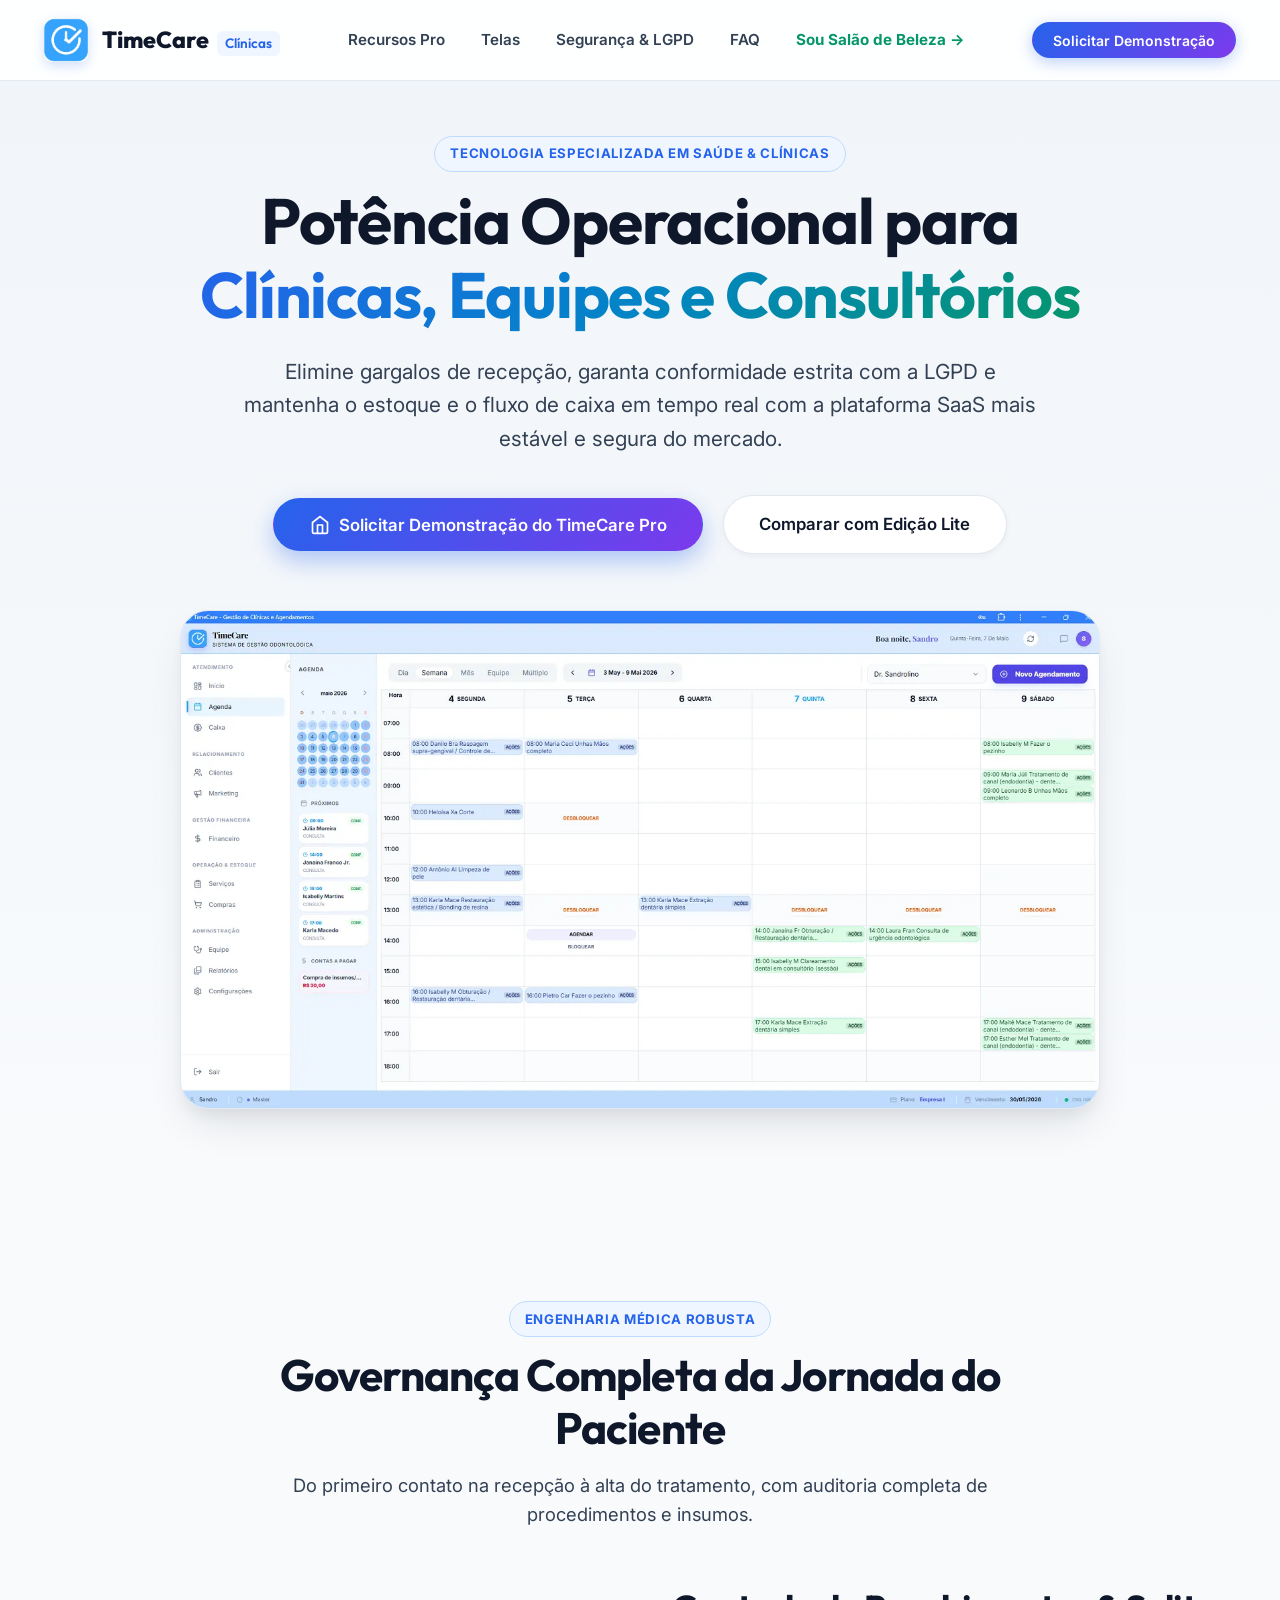
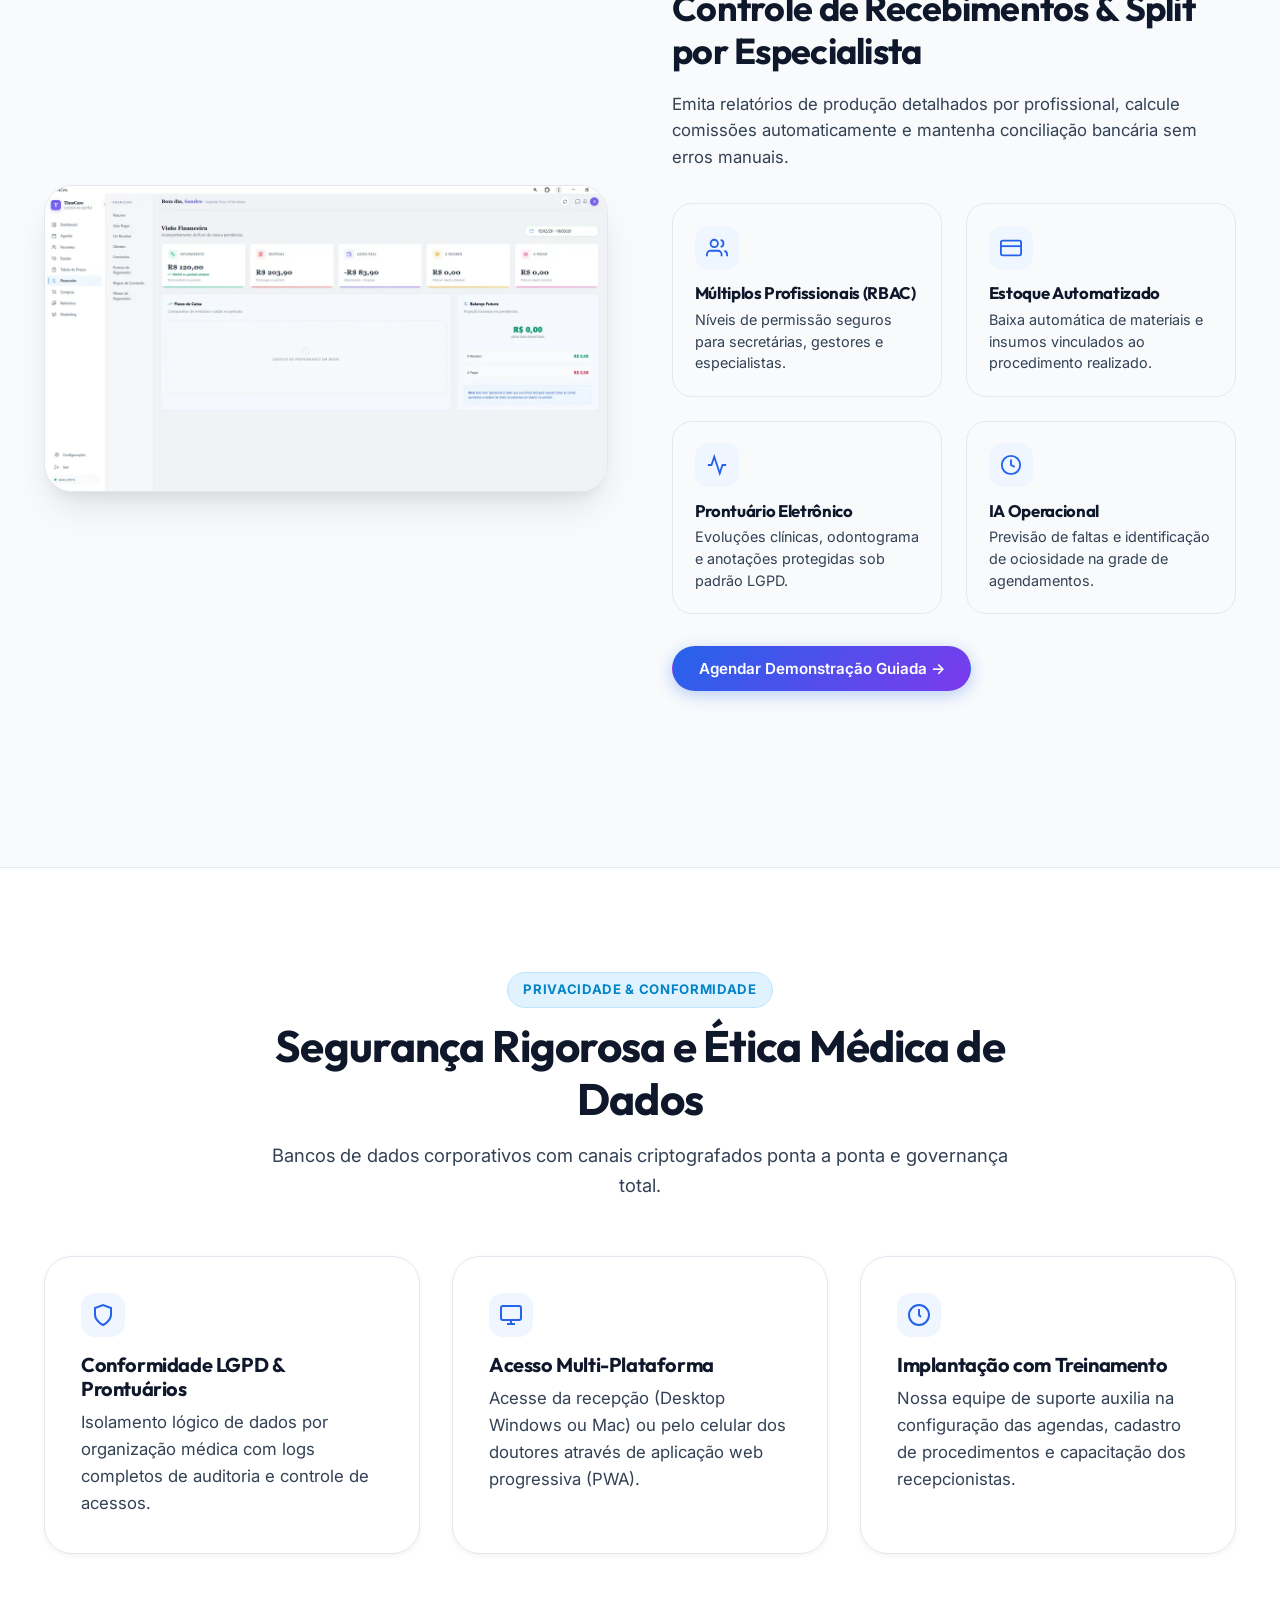
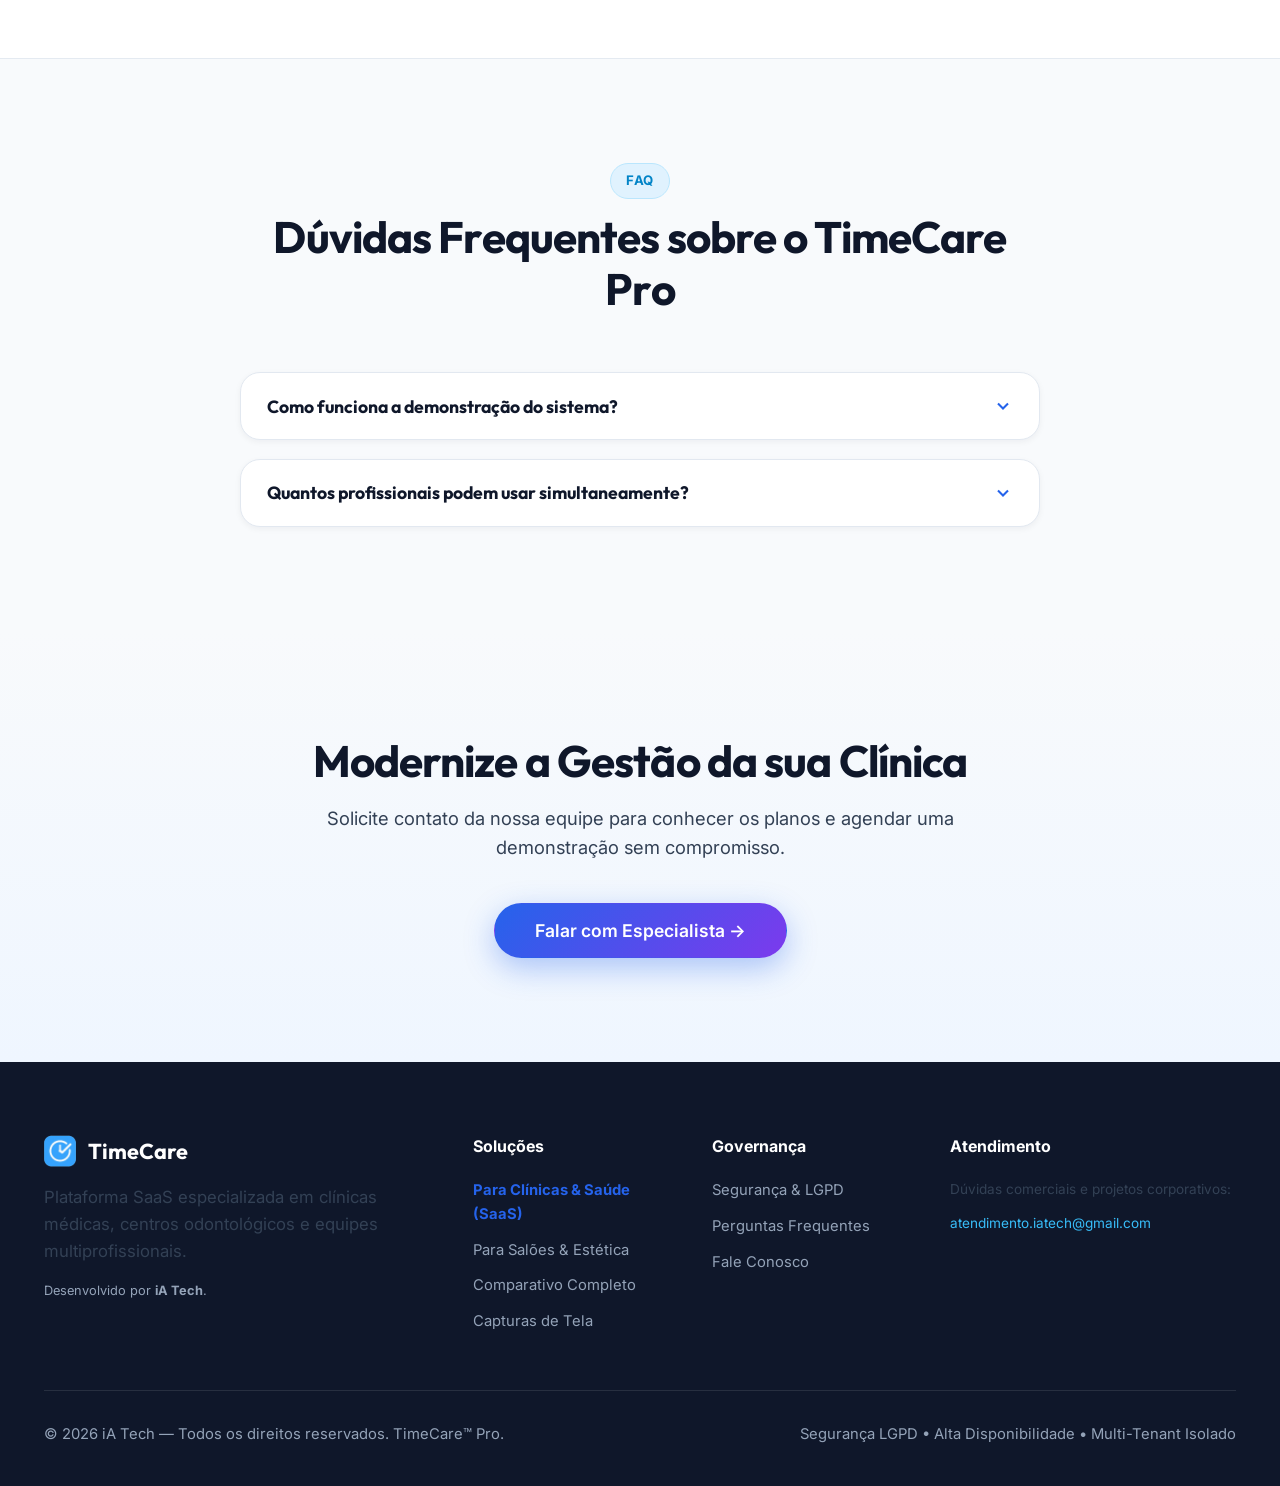
==== clinica.html @ aa338c9d "melhorias-capitacao" ====
<!DOCTYPE html>
<html lang="pt-BR">

<head>
  <meta charset="UTF-8">
  <meta name="viewport" content="width=device-width, initial-scale=1.0">
  <title>TimeCare para Clínicas & Consultórios | Software Médico e Odontológico</title>

  <!-- Meta Tags de SEO Primárias -->
  <meta name="title" content="TimeCare para Clínicas & Consultórios | Software Médico e Odontológico">
  <meta name="description"
    content="Software de gestão completo para clínicas médicas, consultórios odontológicos e centros de saúde. Prontuário eletrônico LGPD, gestão de múltiplos profissionais, estoque integrado e fluxo de caixa.">
  <meta name="keywords"
    content="software para clínicas, sistema para consultório odontológico, prontuário eletrônico, gestão de clínicas médicas, software médico, TimeCare Pro, TimeCare">
  <meta name="author" content="iA Tech">
  <meta name="robots" content="index, follow">
  <link rel="canonical" href="https://timecare.com.br/clinica.html">

  <!-- Open Graph / Facebook / WhatsApp -->
  <meta property="og:type" content="website">
  <meta property="og:url" content="https://timecare.com.br/clinica.html">
  <meta property="og:title" content="TimeCare Pro | Software Especializado para Clínicas de Saúde">
  <meta property="og:description"
    content="Governança, segurança de prontuários LGPD, estoque automatizado e gestão financeira de alto nível para sua clínica.">
  <meta property="og:image" content="logo/logo.webp">
  <meta property="og:locale" content="pt_BR">
  <meta property="og:site_name" content="TimeCare Clínicas">

  <!-- Favicon -->
  <link rel="icon" type="image/webp" href="logo/logo.webp">
  <link rel="apple-touch-icon" href="logo/logo.webp">

  <!-- Google Fonts (Inter & Outfit) -->
  <link rel="preconnect" href="https://fonts.googleapis.com">
  <link rel="preconnect" href="https://fonts.gstatic.com" crossorigin>
  <link
    href="https://fonts.googleapis.com/css2?family=Inter:wght@400;500;600;700&family=Outfit:wght@600;700;800&display=swap"
    rel="stylesheet">

  <!-- Estilos CSS Principais -->
  <link rel="stylesheet" href="styles/main.css">

  <!-- Google tag (gtag.js) -->
  <script async src="https://www.googletagmanager.com/gtag/js?id=GT-W6NLGSJX"></script>
  <script>
    window.dataLayer = window.dataLayer || [];
    function gtag() { dataLayer.push(arguments); }
    gtag('js', new Date());

    gtag('config', 'GT-W6NLGSJX');
  </script>

  <!-- Dados Estruturados Schema.org (JSON-LD) -->
  <script type="application/ld+json">
  {
    "@context": "https://schema.org",
    "@type": "SoftwareApplication",
    "name": "TimeCare Pro - Sistema para Clínicas de Saúde",
    "applicationCategory": "MedicalBusinessApplication",
    "operatingSystem": "Web, Windows, Android, iOS (PWA)",
    "description": "Sistema SaaS especializado para clínicas médicas e odontológicas com gestão de equipes, prontuário eletrônico LGPD, almoxarifado automatizado e relatórios financeiros."
  }
  </script>
</head>

<body>

  <!-- Ambient Glow Effects -->
  <div class="ambient-glow glow-top-left" aria-hidden="true" style="background: radial-gradient(circle, #dbeafe, transparent 70%);"></div>
  <div class="ambient-glow glow-mid-right" aria-hidden="true" style="background: radial-gradient(circle, #e0e7ff, transparent 70%);"></div>

  <!-- Header & Navbar -->
  <header class="navbar" id="navbar">
    <div class="container navbar-container">
      <a href="index.html" class="navbar-brand" title="TimeCare">
        <img src="logo/logo.webp" alt="Logotipo TimeCare" class="navbar-logo" width="44" height="44">
        <span>TimeCare <span style="font-size: 0.85rem; font-weight: 600; color: #2563eb; background: #eff6ff; padding: 0.2rem 0.5rem; border-radius: 6px; margin-left: 0.3rem;">Clínicas</span></span>
      </a>

      <nav aria-label="Navegação Principal">
        <ul class="navbar-nav">
          <li><a href="#recursos" class="nav-link">Recursos Pro</a></li>
          <li><a href="#telas" class="nav-link">Telas</a></li>
          <li><a href="#seguranca" class="nav-link">Segurança & LGPD</a></li>
          <li><a href="#faq" class="nav-link">FAQ</a></li>
          <li><a href="salao.html" class="nav-link" style="color: #059669; font-weight: 700;">Sou Salão de Beleza &rarr;</a></li>
        </ul>
      </nav>

      <div class="nav-actions">
        <button type="button" class="btn btn-pro btn-sm btn-open-lead-modal">Solicitar Demonstração</button>
      </div>

      <button class="mobile-menu-toggle" aria-label="Abrir Menu de Navegação" aria-expanded="false">
        <svg width="24" height="24" viewBox="0 0 24 24" fill="none" stroke="currentColor" stroke-width="2"
          stroke-linecap="round" stroke-linejoin="round">
          <line x1="3" y1="12" x2="21" y2="12"></line>
          <line x1="3" y1="6" x2="21" y2="6"></line>
          <line x1="3" y1="18" x2="21" y2="18"></line>
        </svg>
      </button>
    </div>
  </header>

  <main>
    <!-- Hero Section -->
    <section class="hero-section" style="padding-top: 8.5rem;">
      <div class="container">
        <div class="hero-content scroll-reveal">
          <div class="badge badge-pro">Tecnologia Especializada em Saúde & Clínicas</div>
          <h1 class="hero-title">
            Potência Operacional para <span>Clínicas, Equipes e Consultórios</span>
          </h1>
          <p class="hero-description">
            Elimine gargalos de recepção, garanta conformidade estrita com a LGPD e mantenha o estoque e o fluxo de caixa
            em tempo real com a plataforma SaaS mais estável e segura do mercado.
          </p>

          <div class="hero-cta-group">
            <button type="button" class="btn btn-pro btn-lg btn-open-lead-modal" style="box-shadow: 0 10px 25px rgba(37, 99, 235, 0.35);">
              <svg width="20" height="20" viewBox="0 0 24 24" fill="none" stroke="currentColor" stroke-width="2">
                <path d="M3 9l9-7 9 7v11a2 2 0 0 1-2 2H5a2 2 0 0 1-2-2z"></path>
                <polyline points="9 22 9 12 15 12 15 22"></polyline>
              </svg>
              Solicitar Demonstração do TimeCare Pro
            </button>
            <a href="index.html#comparativo" class="btn btn-secondary btn-lg">
              Comparar com Edição Lite
            </a>
          </div>

          <!-- Feature Quick Banner -->
          <div class="showcase-image-wrap" style="max-width: 960px; margin: 2.5rem auto 0 auto; box-shadow: var(--shadow-lg); border-radius: var(--radius-xl); overflow: hidden; border: 1px solid var(--border-card);">
            <img src="timecare/dashboard principal-desktop.webp"
              alt="Dashboard Principal TimeCare Pro para Clínicas" loading="eager">
          </div>
        </div>
      </div>
    </section>

    <!-- Deep Dive Features -->
    <section class="section" id="recursos">
      <div class="container">
        <div class="section-header scroll-reveal">
          <span class="badge badge-pro">Engenharia Médica Robusta</span>
          <h2>Governança Completa da Jornada do Paciente</h2>
          <p>
            Do primeiro contato na recepção à alta do tratamento, com auditoria completa de procedimentos e insumos.
          </p>
        </div>

        <div class="showcase-grid scroll-reveal">
          <div class="showcase-visual">
            <div class="showcase-image-wrap">
              <img src="timecare/dashboard-financeiro-desktop.webp"
                alt="Gestão Financeira e Relatórios TimeCare Pro" loading="lazy">
            </div>
          </div>
          <div class="showcase-content">
            <h3>Controle de Recebimentos & Split por Especialista</h3>
            <p>
              Emita relatórios de produção detalhados por profissional, calcule comissões automaticamente e mantenha conciliação bancária sem erros manuais.
            </p>

            <div class="showcase-features-grid">
              <div class="feature-mini-card">
                <div class="feature-icon icon-pro">
                  <svg width="22" height="22" viewBox="0 0 24 24" fill="none" stroke="currentColor" stroke-width="2">
                    <path d="M17 21v-2a4 4 0 0 0-4-4H5a4 4 0 0 0-4 4v2"></path>
                    <circle cx="9" cy="7" r="4"></circle>
                    <path d="M23 21v-2a4 4 0 0 0-3-3.87"></path>
                    <path d="M16 3.13a4 4 0 0 1 0 7.75"></path>
                  </svg>
                </div>
                <h4>Múltiplos Profissionais (RBAC)</h4>
                <p>Níveis de permissão seguros para secretárias, gestores e especialistas.</p>
              </div>

              <div class="feature-mini-card">
                <div class="feature-icon icon-pro">
                  <svg width="22" height="22" viewBox="0 0 24 24" fill="none" stroke="currentColor" stroke-width="2">
                    <rect x="1" y="4" width="22" height="16" rx="2" ry="2"></rect>
                    <line x1="1" y1="10" x2="23" y2="10"></line>
                  </svg>
                </div>
                <h4>Estoque Automatizado</h4>
                <p>Baixa automática de materiais e insumos vinculados ao procedimento realizado.</p>
              </div>

              <div class="feature-mini-card">
                <div class="feature-icon icon-pro">
                  <svg width="22" height="22" viewBox="0 0 24 24" fill="none" stroke="currentColor" stroke-width="2">
                    <path d="M22 12h-4l-3 9L9 3l-3 9H2"></path>
                  </svg>
                </div>
                <h4>Prontuário Eletrônico</h4>
                <p>Evoluções clínicas, odontograma e anotações protegidas sob padrão LGPD.</p>
              </div>

              <div class="feature-mini-card">
                <div class="feature-icon icon-pro">
                  <svg width="22" height="22" viewBox="0 0 24 24" fill="none" stroke="currentColor" stroke-width="2">
                    <circle cx="12" cy="12" r="10"></circle>
                    <path d="M12 6v6l4 2"></path>
                  </svg>
                </div>
                <h4>IA Operacional</h4>
                <p>Previsão de faltas e identificação de ociosidade na grade de agendamentos.</p>
              </div>
            </div>

            <div style="margin-top: 2rem;">
              <button type="button" class="btn btn-pro btn-md btn-open-lead-modal">
                Agendar Demonstração Guiada &rarr;
              </button>
            </div>
          </div>
        </div>
      </div>
    </section>

    <!-- Security & LGPD -->
    <section class="section product-showcase" id="seguranca">
      <div class="container">
        <div class="section-header scroll-reveal">
          <span class="badge badge-glow">Privacidade & Conformidade</span>
          <h2>Segurança Rigorosa e Ética Médica de Dados</h2>
          <p>
            Bancos de dados corporativos com canais criptografados ponta a ponta e governança total.
          </p>
        </div>

        <div class="security-grid scroll-reveal">
          <div class="security-card">
            <div class="feature-icon icon-pro">
              <svg width="24" height="24" viewBox="0 0 24 24" fill="none" stroke="currentColor" stroke-width="2">
                <path d="M12 22s8-4 8-10V5l-8-3-8 3v7c0 6 8 10 8 10z"></path>
              </svg>
            </div>
            <h4>Conformidade LGPD & Prontuários</h4>
            <p>
              Isolamento lógico de dados por organização médica com logs completos de auditoria e controle de acessos.
            </p>
          </div>

          <div class="security-card">
            <div class="feature-icon icon-pro">
              <svg width="24" height="24" viewBox="0 0 24 24" fill="none" stroke="currentColor" stroke-width="2">
                <rect x="2" y="3" width="20" height="14" rx="2" ry="2"></rect>
                <line x1="8" y1="21" x2="16" y2="21"></line>
                <line x1="12" y1="17" x2="12" y2="21"></line>
              </svg>
            </div>
            <h4>Acesso Multi-Plataforma</h4>
            <p>
              Acesse da recepção (Desktop Windows ou Mac) ou pelo celular dos doutores através de aplicação web progressiva (PWA).
            </p>
          </div>

          <div class="security-card">
            <div class="feature-icon icon-pro">
              <svg width="24" height="24" viewBox="0 0 24 24" fill="none" stroke="currentColor" stroke-width="2">
                <circle cx="12" cy="12" r="10"></circle>
                <polyline points="12 6 12 12 14 14"></polyline>
              </svg>
            </div>
            <h4>Implantação com Treinamento</h4>
            <p>
              Nossa equipe de suporte auxilia na configuração das agendas, cadastro de procedimentos e capacitação dos recepcionistas.
            </p>
          </div>
        </div>
      </div>
    </section>

    <!-- Clinic FAQ -->
    <section class="section" id="faq">
      <div class="container">
        <div class="section-header scroll-reveal">
          <span class="badge badge-glow">FAQ</span>
          <h2>Dúvidas Frequentes sobre o TimeCare Pro</h2>
        </div>

        <div class="faq-list scroll-reveal" style="max-width: 800px; margin: 0 auto;">
          <div class="faq-item">
            <button class="faq-question" aria-expanded="false">
              <span>Como funciona a demonstração do sistema?</span>
              <svg class="faq-icon" width="20" height="20" viewBox="0 0 24 24" fill="none" stroke="currentColor" stroke-width="2.5">
                <polyline points="6 9 12 15 18 9"></polyline>
              </svg>
            </button>
            <div class="faq-answer">
              <p>
                Após preencher o formulário de contato, nossa equipe técnica entrará em contato para agendar uma apresentação online e guiada, demonstrando na prática as funcionalidades de prontuário, agendas unificadas e controle de insumos.
              </p>
            </div>
          </div>

          <div class="faq-item">
            <button class="faq-question" aria-expanded="false">
              <span>Quantos profissionais podem usar simultaneamente?</span>
              <svg class="faq-icon" width="20" height="20" viewBox="0 0 24 24" fill="none" stroke="currentColor" stroke-width="2.5">
                <polyline points="6 9 12 15 18 9"></polyline>
              </svg>
            </button>
            <div class="faq-answer">
              <p>
                O TimeCare Pro é escalável. Ele atende desde consultórios com 2 especialistas até clínicas multiprofissionais com mais de 30 salas e recepcionistas simultâneas.
              </p>
            </div>
          </div>
        </div>
      </div>
    </section>

    <!-- Lead Capture Section -->
    <section class="section" style="background: linear-gradient(180deg, var(--bg-primary) 0%, #eff6ff 100%); text-align: center;">
      <div class="container scroll-reveal">
        <h2 style="font-size: clamp(2rem, 3.5vw, 2.75rem); margin-bottom: 1rem;">
          Modernize a Gestão da sua Clínica
        </h2>
        <p style="max-width: 680px; margin: 0 auto 2.5rem auto; font-size: 1.15rem;">
          Solicite contato da nossa equipe para conhecer os planos e agendar uma demonstração sem compromisso.
        </p>

        <button type="button" class="btn btn-pro btn-lg btn-open-lead-modal" style="padding: 1rem 2.5rem; font-size: 1.1rem; box-shadow: 0 10px 30px rgba(37, 99, 235, 0.35);">
          Falar com Especialista &rarr;
        </button>
      </div>
    </section>
  </main>

  <!-- Modal de Captura de Leads - TimeCare Pro -->
  <div class="lead-modal" id="lead-modal" role="dialog" aria-modal="true" aria-labelledby="lead-modal-title">
    <div class="lead-modal-content">
      <button class="lead-modal-close" id="lead-modal-close" aria-label="Fechar formulário">&times;</button>
      <div class="lead-modal-header">
        <span class="badge badge-pro">TimeCare Pro — Solicitação de Demonstração</span>
        <h3 id="lead-modal-title">Conheça o TimeCare Pro na Prática</h3>
        <p>Preencha os dados abaixo para que nosso especialista entre em contato e demonstre a plataforma para sua clínica.</p>
      </div>

      <form id="lead-capture-form" action="https://formsubmit.co/atendimento.iatech@gmail.com" method="POST">
        <input type="hidden" name="_subject" value="Nova Solicitação de Demonstração - TimeCare Pro (Página Clínicas)">
        <input type="hidden" name="_captcha" value="false">

        <div class="form-group">
          <label for="lead-nome">Nome Completo *</label>
          <input type="text" id="lead-nome" name="nome" placeholder="Ex: Dr. Carlos Mendes" required>
        </div>

        <div class="form-group">
          <label for="lead-email">E-mail Profissional *</label>
          <input type="email" id="lead-email" name="email" placeholder="Ex: contato@clinicavita.com.br" required>
        </div>

        <div class="form-row">
          <div class="form-group">
            <label for="lead-telefone">Telefone / WhatsApp *</label>
            <input type="tel" id="lead-telefone" name="telefone" placeholder="(31) 99999-9999" required>
          </div>

          <div class="form-group">
            <label for="lead-usuarios">Profissionais / Especialistas *</label>
            <select id="lead-usuarios" name="quantidade_profissionais" required>
              <option value="" disabled selected>Selecione a quantidade</option>
              <option value="1 a 3 profissionais">1 a 3 profissionais</option>
              <option value="4 a 10 profissionais">4 a 10 profissionais</option>
              <option value="11 a 25 profissionais">11 a 25 profissionais</option>
              <option value="Mais de 25 profissionais">Mais de 25 profissionais</option>
            </select>
          </div>
        </div>

        <button type="submit" class="btn btn-pro btn-lg form-submit-btn" id="lead-submit-btn">
          <span>Solicitar Demonstração</span>
          <svg width="20" height="20" viewBox="0 0 24 24" fill="none" stroke="currentColor" stroke-width="2">
            <line x1="22" y1="2" x2="11" y2="13"></line>
            <polygon points="22 2 15 22 11 13 2 9 22 2"></polygon>
          </svg>
        </button>
      </form>

      <div class="form-success-message" id="form-success-message" style="display: none;">
        <div class="success-icon">
          <svg width="48" height="48" viewBox="0 0 24 24" fill="none" stroke="#059669" stroke-width="2.5">
            <path d="M22 11.08V12a10 10 0 1 1-5.93-9.14"></path>
            <polyline points="22 4 12 14.01 9 11.01"></polyline>
          </svg>
        </div>
        <h4>Solicitação Enviada com Sucesso!</h4>
        <p>Obrigado! Nossa equipe entrará em contato via E-mail ou WhatsApp para agendar a demonstração.</p>
        <button type="button" class="btn btn-secondary btn-sm" id="btn-close-success">Fechar</button>
      </div>
    </div>
  </div>

  <!-- Footer -->
  <footer class="site-footer">
    <div class="container">
      <div class="footer-grid">
        <div class="footer-brand">
          <div class="footer-brand-logo">
            <img src="logo/logo.webp" alt="Logotipo TimeCare" width="32" height="32" style="border-radius: 6px;">
            <span>TimeCare</span>
          </div>
          <p>
            Plataforma SaaS especializada em clínicas médicas, centros odontológicos e equipes multiprofissionais.
          </p>
          <p style="font-size: 0.8rem; color: #94a3b8;">
            Desenvolvido por <strong>iA Tech</strong>.
          </p>
        </div>

        <div>
          <div class="footer-heading">Soluções</div>
          <ul class="footer-links">
            <li><a href="clinica.html" style="font-weight: 700; color: #2563eb;">Para Clínicas & Saúde (SaaS)</a></li>
            <li><a href="salao.html">Para Salões & Estética</a></li>
            <li><a href="index.html#comparativo">Comparativo Completo</a></li>
            <li><a href="index.html#galeria">Capturas de Tela</a></li>
          </ul>
        </div>

        <div>
          <div class="footer-heading">Governança</div>
          <ul class="footer-links">
            <li><a href="index.html#seguranca">Segurança & LGPD</a></li>
            <li><a href="index.html#faq">Perguntas Frequentes</a></li>
            <li><a href="index.html#contato">Fale Conosco</a></li>
          </ul>
        </div>

        <div>
          <div class="footer-heading">Atendimento</div>
          <p style="font-size: 0.85rem; margin-bottom: 0.75rem;">
            Dúvidas comerciais e projetos corporativos:
          </p>
          <div style="font-size: 0.85rem; color: #38bdf8;">
            atendimento.iatech@gmail.com
          </div>
        </div>
      </div>

      <div class="footer-bottom">
        <div>
          &copy; 2026 iA Tech — Todos os direitos reservados. TimeCare&trade; Pro.
        </div>
        <div>
          Segurança LGPD &bull; Alta Disponibilidade &bull; Multi-Tenant Isolado
        </div>
      </div>
    </div>
  </footer>

  <!-- Scripts -->
  <script src="js/main.js"></script>
</body>

</html>
---- styles/main.css ----
/* ==========================================================================
   TimeCare & TimeCare Lite - Light Theme & Modern Design System
   Inspired by iClinic, Clinicorp & Simples Dental (Healthcare Tech)
   ========================================================================== */

:root {
  /* Color Palette - Vibrant Light Healthcare & Tech */
  --bg-primary: #f8fafc;
  --bg-secondary: #ffffff;
  --bg-card: #ffffff;
  --bg-card-hover: #ffffff;
  --bg-glass: rgba(255, 255, 255, 0.85);
  --bg-glass-nav: rgba(255, 255, 255, 0.92);
  --bg-light-blue: #f0f6ff;
  --bg-light-teal: #f0fdf4;
  --bg-light-purple: #f5f3ff;

  --text-primary: #0f172a;
  --text-secondary: #334155;
  --text-muted: #64748b;
  --text-accent: #0284c7;

  /* Brand Accents */
  --primary-blue: #2563eb;
  --primary-cyan: #0284c7;
  --primary-gradient: linear-gradient(135deg, #2563eb 0%, #0284c7 100%);
  
  --pro-gradient: linear-gradient(135deg, #2563eb 0%, #7c3aed 100%);
  --pro-color: #2563eb;
  --pro-color-light: #3b82f6;
  --pro-bg-badge: #eff6ff;
  --pro-border-badge: #bfdbfe;

  --lite-gradient: linear-gradient(135deg, #059669 0%, #0d9488 100%);
  --lite-color: #059669;
  --lite-color-light: #10b981;
  --lite-bg-badge: #ecfdf5;
  --lite-border-badge: #a7f3d0;

  --accent-glow: rgba(37, 99, 235, 0.12);
  --border-subtle: rgba(226, 232, 240, 0.9);
  --border-card: #e2e8f0;
  --border-focus: #0284c7;

  /* Spacing & Radius */
  --radius-sm: 8px;
  --radius-md: 14px;
  --radius-lg: 20px;
  --radius-xl: 28px;
  --radius-full: 9999px;

  --font-sans: 'Inter', -apple-system, BlinkMacSystemFont, 'Segoe UI', Roboto, sans-serif;
  --font-display: 'Outfit', 'Plus Jakarta Sans', var(--font-sans);

  --shadow-sm: 0 2px 6px rgba(15, 23, 42, 0.05);
  --shadow-md: 0 10px 25px -5px rgba(15, 23, 42, 0.08), 0 8px 10px -6px rgba(15, 23, 42, 0.04);
  --shadow-lg: 0 20px 40px -10px rgba(15, 23, 42, 0.12), 0 10px 15px -5px rgba(15, 23, 42, 0.06);
  --shadow-glow: 0 10px 30px rgba(37, 99, 235, 0.15);

  --transition-fast: 0.2s cubic-bezier(0.16, 1, 0.3, 1);
  --transition-normal: 0.35s cubic-bezier(0.16, 1, 0.3, 1);
  --transition-slow: 0.5s cubic-bezier(0.16, 1, 0.3, 1);
}

/* ==========================================================================
   Reset & Base Styles
   ========================================================================== */
*, *::before, *::after {
  box-sizing: border-box;
  margin: 0;
  padding: 0;
}

html {
  scroll-behavior: smooth;
  font-size: 16px;
  color-scheme: light;
}

body {
  font-family: var(--font-sans);
  background-color: var(--bg-primary);
  color: var(--text-primary);
  line-height: 1.6;
  overflow-x: hidden;
  -webkit-font-smoothing: antialiased;
  -moz-osx-font-smoothing: grayscale;
}

/* Background Ambient Elements */
.ambient-glow {
  position: fixed;
  width: 600px;
  height: 600px;
  border-radius: 50%;
  pointer-events: none;
  z-index: -1;
  filter: blur(120px);
  opacity: 0.45;
}

.glow-top-left {
  top: -180px;
  left: -150px;
  background: radial-gradient(circle, #dbeafe, transparent 70%);
}

.glow-mid-right {
  top: 40%;
  right: -200px;
  background: radial-gradient(circle, #e0f2fe, transparent 70%);
}

.glow-bottom-left {
  bottom: -150px;
  left: 10%;
  background: radial-gradient(circle, #d1fae5, transparent 70%);
}

/* Typography */
h1, h2, h3, h4, h5, h6 {
  font-family: var(--font-display);
  font-weight: 700;
  line-height: 1.2;
  color: var(--text-primary);
  letter-spacing: -0.02em;
}

h1 { font-size: clamp(2.5rem, 5vw, 4rem); }
h2 { font-size: clamp(1.9rem, 3.5vw, 2.75rem); }
h3 { font-size: clamp(1.35rem, 2.5vw, 1.8rem); }
h4 { font-size: 1.15rem; }

p {
  color: var(--text-secondary);
  font-size: 1.05rem;
}

a {
  color: inherit;
  text-decoration: none;
  transition: color var(--transition-fast);
}

img {
  max-width: 100%;
  height: auto;
  display: block;
}

/* ==========================================================================
   Layout Containers
   ========================================================================== */
.container {
  width: 100%;
  max-width: 1240px;
  margin-left: auto;
  margin-right: auto;
  padding-left: 1.5rem;
  padding-right: 1.5rem;
}

.section {
  padding: 6.5rem 0;
  position: relative;
}

.section-header {
  text-align: center;
  max-width: 780px;
  margin: 0 auto 3.5rem auto;
}

.section-header p {
  margin-top: 1rem;
  font-size: 1.15rem;
}

/* ==========================================================================
   Navigation Bar
   ========================================================================== */
.navbar {
  position: fixed;
  top: 0;
  left: 0;
  right: 0;
  z-index: 1000;
  background-color: var(--bg-glass-nav);
  backdrop-filter: blur(16px);
  -webkit-backdrop-filter: blur(16px);
  border-bottom: 1px solid var(--border-subtle);
  transition: all var(--transition-normal);
}

.navbar-container {
  display: flex;
  align-items: center;
  justify-content: space-between;
  height: 80px;
}

.navbar-brand {
  display: flex;
  align-items: center;
  gap: 0.85rem;
  font-family: var(--font-display);
  font-weight: 800;
  font-size: 1.45rem;
  color: var(--text-primary);
}

.navbar-logo {
  width: 44px;
  height: 44px;
  border-radius: var(--radius-sm);
  box-shadow: 0 4px 12px rgba(37, 99, 235, 0.2);
  transition: transform var(--transition-fast);
}

.navbar-brand:hover .navbar-logo {
  transform: scale(1.06);
}

.navbar-nav {
  display: flex;
  align-items: center;
  list-style: none;
  gap: 2.25rem;
}

.nav-link {
  font-size: 0.95rem;
  font-weight: 600;
  color: var(--text-secondary);
  position: relative;
  padding: 0.5rem 0;
}

.nav-link:hover, .nav-link.active {
  color: var(--primary-blue);
}

.nav-link::after {
  content: '';
  position: absolute;
  bottom: 0;
  left: 0;
  width: 0;
  height: 2px;
  background: var(--primary-gradient);
  transition: width var(--transition-fast);
  border-radius: var(--radius-full);
}

.nav-link:hover::after, .nav-link.active::after {
  width: 100%;
}

.nav-actions {
  display: flex;
  align-items: center;
  gap: 1rem;
}

.mobile-menu-toggle {
  display: none;
  background: transparent;
  border: 1px solid var(--border-card);
  color: var(--text-primary);
  padding: 0.5rem;
  border-radius: var(--radius-sm);
  cursor: pointer;
}

/* ==========================================================================
   Buttons & Badges
   ========================================================================== */
.btn {
  display: inline-flex;
  align-items: center;
  justify-content: center;
  gap: 0.6rem;
  font-family: var(--font-sans);
  font-size: 0.95rem;
  font-weight: 600;
  padding: 0.75rem 1.6rem;
  border-radius: var(--radius-full);
  cursor: pointer;
  transition: all var(--transition-fast);
  border: 1px solid transparent;
  text-align: center;
}

.btn-primary {
  background: var(--primary-gradient);
  color: #ffffff;
  box-shadow: 0 4px 16px rgba(37, 99, 235, 0.3);
}

.btn-primary:hover {
  transform: translateY(-2px);
  box-shadow: 0 8px 24px rgba(37, 99, 235, 0.4);
}

.btn-pro {
  background: var(--pro-gradient);
  color: #ffffff;
  box-shadow: 0 4px 16px rgba(37, 99, 235, 0.3);
}

.btn-pro:hover {
  transform: translateY(-2px);
  box-shadow: 0 8px 24px rgba(124, 58, 237, 0.4);
}

.btn-lite {
  background: var(--lite-gradient);
  color: #ffffff;
  box-shadow: 0 4px 16px rgba(5, 150, 105, 0.3);
}

.btn-lite:hover {
  transform: translateY(-2px);
  box-shadow: 0 8px 24px rgba(13, 148, 136, 0.4);
}

.btn-secondary {
  background: #ffffff;
  color: var(--text-primary);
  border-color: var(--border-card);
  box-shadow: var(--shadow-sm);
}

.btn-secondary:hover {
  background: #f8fafc;
  border-color: #cbd5e1;
  transform: translateY(-2px);
  box-shadow: var(--shadow-md);
}

.btn-sm {
  padding: 0.55rem 1.25rem;
  font-size: 0.875rem;
}

.btn-lg {
  padding: 0.95rem 2.2rem;
  font-size: 1.05rem;
}

.badge {
  display: inline-flex;
  align-items: center;
  gap: 0.4rem;
  padding: 0.4rem 0.95rem;
  border-radius: var(--radius-full);
  font-size: 0.825rem;
  font-weight: 700;
  text-transform: uppercase;
  letter-spacing: 0.05em;
  margin-bottom: 0.75rem;
}

.badge-pro {
  background-color: var(--pro-bg-badge);
  border: 1px solid var(--pro-border-badge);
  color: var(--pro-color);
}

.badge-lite {
  background-color: var(--lite-bg-badge);
  border: 1px solid var(--lite-border-badge);
  color: var(--lite-color);
}

.badge-glow {
  background: #e0f2fe;
  border: 1px solid #bae6fd;
  color: var(--text-accent);
}

/* Floating Feature Badges */
.floating-badge {
  position: absolute;
  z-index: 10;
  background: rgba(255, 255, 255, 0.94);
  border: 1px solid var(--border-card);
  box-shadow: var(--shadow-md);
  padding: 0.65rem 1.15rem;
  border-radius: var(--radius-full);
  display: flex;
  align-items: center;
  gap: 0.6rem;
  font-size: 0.85rem;
  font-weight: 600;
  color: var(--text-primary);
  backdrop-filter: blur(12px);
  animation: float 4s ease-in-out infinite;
}

.floating-badge-1 { top: 10%; right: -20px; animation-delay: 0s; }
.floating-badge-2 { bottom: 12%; left: -20px; animation-delay: 2s; }

@keyframes float {
  0%, 100% { transform: translateY(0); }
  50% { transform: translateY(-8px); }
}

/* ==========================================================================
   Hero Section
   ========================================================================== */
.hero-section {
  padding: 9.5rem 0 5.5rem 0;
  text-align: center;
  position: relative;
  background: linear-gradient(180deg, #f1f5f9 0%, var(--bg-primary) 100%);
}

.hero-content {
  max-width: 920px;
  margin: 0 auto;
}

.hero-title {
  margin-bottom: 1.5rem;
  line-height: 1.15;
}

.hero-title span {
  background: linear-gradient(135deg, #2563eb 0%, #0284c7 50%, #059669 100%);
  -webkit-background-clip: text;
  -webkit-text-fill-color: transparent;
}

.hero-description {
  font-size: clamp(1.1rem, 2vw, 1.3rem);
  max-width: 800px;
  margin: 0 auto 2.5rem auto;
  color: var(--text-secondary);
}

.hero-cta-group {
  display: flex;
  align-items: center;
  justify-content: center;
  gap: 1.25rem;
  flex-wrap: wrap;
  margin-bottom: 3.5rem;
}

/* Dual Product Hero Selector Cards */
.hero-products-grid {
  display: grid;
  grid-template-columns: repeat(auto-fit, minmax(320px, 1fr));
  gap: 2rem;
  margin-top: 2.5rem;
}

.product-hero-card {
  background: var(--bg-card);
  border: 1px solid var(--border-card);
  border-radius: var(--radius-xl);
  padding: 2.5rem;
  text-align: left;
  box-shadow: var(--shadow-md);
  position: relative;
  overflow: hidden;
  transition: all var(--transition-normal);
  display: flex;
  flex-direction: column;
  justify-content: space-between;
}

.product-hero-card::before {
  content: '';
  position: absolute;
  top: 0;
  left: 0;
  right: 0;
  height: 5px;
}

.product-hero-card.card-pro::before {
  background: var(--pro-gradient);
}

.product-hero-card.card-lite::before {
  background: var(--lite-gradient);
}

.product-hero-card:hover {
  transform: translateY(-6px);
  box-shadow: var(--shadow-lg);
}

.product-hero-card.card-pro:hover {
  border-color: #bfdbfe;
}

.product-hero-card.card-lite:hover {
  border-color: #a7f3d0;
}

.hero-card-header {
  margin-bottom: 1.25rem;
}

.hero-card-title {
  font-size: 1.85rem;
  margin: 0.5rem 0;
}

.hero-card-target {
  font-size: 0.95rem;
  font-weight: 600;
  color: var(--text-accent);
}

.hero-card-list {
  list-style: none;
  margin: 1.5rem 0;
  display: flex;
  flex-direction: column;
  gap: 0.85rem;
}

.hero-card-list li {
  display: flex;
  align-items: flex-start;
  gap: 0.75rem;
  font-size: 0.95rem;
  color: var(--text-secondary);
}

.hero-card-list svg {
  flex-shrink: 0;
  margin-top: 0.2rem;
}

.card-pro .hero-card-list svg { color: var(--pro-color); }
.card-lite .hero-card-list svg { color: var(--lite-color); }

.card-action-wrap {
  margin-top: 1.5rem;
  display: flex;
  flex-direction: column;
  gap: 0.5rem;
}

/* ==========================================================================
   Product Detail Sections (Deep Dive)
   ========================================================================== */
.product-showcase {
  background: #ffffff;
  border-top: 1px solid var(--border-subtle);
  border-bottom: 1px solid var(--border-subtle);
}

.showcase-grid {
  display: grid;
  grid-template-columns: 1fr 1fr;
  gap: 4rem;
  align-items: center;
  margin-bottom: 4.5rem;
}

.showcase-grid.reverse {
  direction: rtl;
}

.showcase-grid.reverse > * {
  direction: ltr;
}

.showcase-visual {
  position: relative;
}

.showcase-image-wrap {
  position: relative;
  border-radius: var(--radius-xl);
  overflow: hidden;
  border: 1px solid var(--border-card);
  box-shadow: var(--shadow-lg);
  background: var(--bg-primary);
  transition: transform var(--transition-normal);
}

.showcase-image-wrap:hover {
  transform: scale(1.02);
}

.showcase-image-wrap img {
  width: 100%;
  height: auto;
  object-fit: cover;
}

.showcase-content h3 {
  font-size: 2.25rem;
  margin-bottom: 1.15rem;
}

.showcase-features-grid {
  display: grid;
  grid-template-columns: repeat(auto-fit, minmax(240px, 1fr));
  gap: 1.5rem;
  margin-top: 2rem;
}

.feature-mini-card {
  background: var(--bg-primary);
  border: 1px solid var(--border-card);
  border-radius: var(--radius-lg);
  padding: 1.35rem;
  transition: all var(--transition-fast);
}

.feature-mini-card:hover {
  background: #ffffff;
  border-color: var(--primary-cyan);
  box-shadow: var(--shadow-md);
  transform: translateY(-3px);
}

.feature-icon {
  width: 44px;
  height: 44px;
  border-radius: var(--radius-md);
  display: flex;
  align-items: center;
  justify-content: center;
  margin-bottom: 0.85rem;
}

.icon-pro {
  background: #eff6ff;
  color: var(--pro-color);
}

.icon-lite {
  background: #ecfdf5;
  color: var(--lite-color);
}

.feature-mini-card h4 {
  font-size: 1.05rem;
  margin-bottom: 0.35rem;
}

.feature-mini-card p {
  font-size: 0.9rem;
  line-height: 1.5;
}

/* ==========================================================================
   Comparison Table
   ========================================================================== */
.table-container {
  background: #ffffff;
  border: 1px solid var(--border-card);
  border-radius: var(--radius-xl);
  overflow: hidden;
  box-shadow: var(--shadow-md);
  overflow-x: auto;
}

.comparison-table {
  width: 100%;
  border-collapse: collapse;
  text-align: left;
  min-width: 640px;
}

.comparison-table th,
.comparison-table td {
  padding: 1.35rem 1.6rem;
  border-bottom: 1px solid var(--border-subtle);
}

.comparison-table th {
  font-family: var(--font-display);
  font-size: 1.15rem;
  font-weight: 700;
  background: #f8fafc;
}

.comparison-table th:first-child {
  width: 35%;
}

.comparison-table th.col-pro {
  color: var(--pro-color);
  border-top: 4px solid var(--pro-color);
  background: #f0f6ff;
}

.comparison-table th.col-lite {
  color: var(--lite-color);
  border-top: 4px solid var(--lite-color);
  background: #f0fdf4;
}

.comparison-table tr:hover td {
  background: #f8fafc;
}

.comparison-table tr:last-child td {
  border-bottom: none;
}

.feature-name {
  font-weight: 700;
  color: var(--text-primary);
  display: block;
}

.feature-desc {
  font-size: 0.85rem;
  color: var(--text-muted);
  display: block;
  margin-top: 0.2rem;
}

.status-highlight {
  display: inline-flex;
  align-items: center;
  gap: 0.4rem;
  font-weight: 700;
  font-size: 0.95rem;
}

.status-pro { color: var(--pro-color); }
.status-lite { color: var(--lite-color); }

/* ==========================================================================
   Screenshots Gallery & Lightbox
   ========================================================================== */
.gallery-filter-nav {
  display: flex;
  align-items: center;
  justify-content: center;
  gap: 0.85rem;
  margin-bottom: 2.75rem;
  flex-wrap: wrap;
}

.filter-btn {
  background: #ffffff;
  border: 1px solid var(--border-card);
  color: var(--text-secondary);
  padding: 0.65rem 1.5rem;
  border-radius: var(--radius-full);
  font-size: 0.925rem;
  font-weight: 600;
  cursor: pointer;
  box-shadow: var(--shadow-sm);
  transition: all var(--transition-fast);
}

.filter-btn:hover {
  background: #f8fafc;
  color: var(--text-primary);
  border-color: #cbd5e1;
}

.filter-btn.active {
  background: var(--primary-blue);
  color: #ffffff;
  border-color: var(--primary-blue);
  box-shadow: 0 4px 14px rgba(37, 99, 235, 0.3);
}

.gallery-grid {
  display: grid;
  grid-template-columns: repeat(auto-fill, minmax(290px, 1fr));
  gap: 1.75rem;
}

.gallery-item {
  background: #ffffff;
  border: 1px solid var(--border-card);
  border-radius: var(--radius-xl);
  overflow: hidden;
  cursor: pointer;
  position: relative;
  transition: all var(--transition-normal);
  display: flex;
  flex-direction: column;
  box-shadow: var(--shadow-sm);
}

.gallery-item:hover {
  transform: translateY(-6px);
  border-color: var(--primary-cyan);
  box-shadow: var(--shadow-lg);
}

.gallery-thumb-wrap {
  position: relative;
  aspect-ratio: 16 / 10;
  overflow: hidden;
  background: #f1f5f9;
}

.gallery-item.mobile-shot .gallery-thumb-wrap {
  aspect-ratio: 9 / 14;
}

.gallery-thumb-wrap img {
  width: 100%;
  height: 100%;
  object-fit: cover;
  object-position: top center;
  transition: transform var(--transition-slow);
}

.gallery-item:hover .gallery-thumb-wrap img {
  transform: scale(1.05);
}

.gallery-item-overlay {
  position: absolute;
  inset: 0;
  background: rgba(15, 23, 42, 0.45);
  backdrop-filter: blur(4px);
  display: flex;
  align-items: center;
  justify-content: center;
  opacity: 0;
  transition: opacity var(--transition-fast);
}

.gallery-item:hover .gallery-item-overlay {
  opacity: 1;
}

.gallery-item-info {
  padding: 1.25rem;
  background: #ffffff;
  border-top: 1px solid var(--border-subtle);
  flex-grow: 1;
}

.gallery-item-title {
  font-size: 0.95rem;
  font-weight: 700;
  color: var(--text-primary);
  margin-bottom: 0.25rem;
}

.gallery-item-tag {
  font-size: 0.775rem;
  color: var(--text-muted);
  text-transform: uppercase;
  letter-spacing: 0.05em;
  font-weight: 600;
}

/* Lightbox Modal */
.lightbox-modal {
  position: fixed;
  inset: 0;
  z-index: 2000;
  background: rgba(15, 23, 42, 0.85);
  backdrop-filter: blur(16px);
  display: none;
  align-items: center;
  justify-content: center;
  padding: 2rem;
  opacity: 0;
  transition: opacity var(--transition-normal);
}

.lightbox-modal.active {
  display: flex;
  opacity: 1;
}

.lightbox-content {
  position: relative;
  max-width: 90vw;
  max-height: 90vh;
  display: flex;
  flex-direction: column;
  align-items: center;
  background: #ffffff;
  border: 1px solid var(--border-card);
  border-radius: var(--radius-xl);
  padding: 1.75rem;
  box-shadow: var(--shadow-lg);
}

.lightbox-image {
  max-width: 100%;
  max-height: 75vh;
  object-fit: contain;
  border-radius: var(--radius-md);
}

.lightbox-caption {
  margin-top: 1rem;
  text-align: center;
  font-size: 1.05rem;
  font-weight: 600;
  color: var(--text-primary);
}

.lightbox-close {
  position: absolute;
  top: 1rem;
  right: 1rem;
  background: #f1f5f9;
  border: none;
  color: var(--text-primary);
  width: 40px;
  height: 40px;
  border-radius: 50%;
  font-size: 1.35rem;
  cursor: pointer;
  display: flex;
  align-items: center;
  justify-content: center;
  transition: background var(--transition-fast);
}

.lightbox-close:hover {
  background: #e2e8f0;
}

/* ==========================================================================
   Lead Capture Modal (FormSubmit Integration)
   ========================================================================== */
.lead-modal {
  position: fixed;
  inset: 0;
  z-index: 2500;
  background: rgba(15, 23, 42, 0.82);
  backdrop-filter: blur(12px);
  -webkit-backdrop-filter: blur(12px);
  display: none;
  align-items: center;
  justify-content: center;
  padding: 1.5rem;
  opacity: 0;
  transition: opacity var(--transition-normal);
}

.lead-modal.active {
  display: flex;
  opacity: 1;
}

.lead-modal-content {
  position: relative;
  width: 100%;
  max-width: 580px;
  background: #ffffff;
  border: 1px solid var(--border-card);
  border-radius: var(--radius-xl);
  padding: 2.5rem;
  box-shadow: var(--shadow-lg);
  max-height: 90vh;
  overflow-y: auto;
}

.lead-modal-close {
  position: absolute;
  top: 1.25rem;
  right: 1.25rem;
  background: #f1f5f9;
  border: none;
  color: var(--text-primary);
  width: 38px;
  height: 38px;
  border-radius: 50%;
  font-size: 1.35rem;
  cursor: pointer;
  display: flex;
  align-items: center;
  justify-content: center;
  transition: background var(--transition-fast);
}

.lead-modal-close:hover {
  background: #e2e8f0;
}

.lead-modal-header {
  text-align: center;
  margin-bottom: 2rem;
}

.lead-modal-header h3 {
  font-size: 1.75rem;
  margin: 0.5rem 0;
}

.lead-modal-header p {
  font-size: 0.95rem;
}

.form-group {
  display: flex;
  flex-direction: column;
  gap: 0.4rem;
  margin-bottom: 1.25rem;
  text-align: left;
}

.form-group label {
  font-size: 0.875rem;
  font-weight: 700;
  color: var(--text-primary);
}

.form-group input,
.form-group select {
  font-family: var(--font-sans);
  font-size: 0.975rem;
  padding: 0.75rem 1rem;
  border-radius: var(--radius-md);
  border: 1px solid var(--border-card);
  background: #f8fafc;
  color: var(--text-primary);
  transition: all var(--transition-fast);
  outline: none;
}

.form-group input:focus,
.form-group select:focus {
  border-color: var(--primary-blue);
  background: #ffffff;
  box-shadow: 0 0 0 3px rgba(37, 99, 235, 0.15);
}

.form-row {
  display: grid;
  grid-template-columns: 1fr 1fr;
  gap: 1rem;
}

.form-submit-btn {
  width: 100%;
  margin-top: 1rem;
}

.form-success-message {
  text-align: center;
  padding: 2rem 1rem;
}

.form-success-message .success-icon {
  width: 72px;
  height: 72px;
  border-radius: 50%;
  background: #ecfdf5;
  display: flex;
  align-items: center;
  justify-content: center;
  margin: 0 auto 1.25rem auto;
}

.form-success-message h4 {
  font-size: 1.5rem;
  color: var(--text-primary);
  margin-bottom: 0.75rem;
}

.form-success-message p {
  font-size: 1rem;
  margin-bottom: 1.75rem;
}

/* ==========================================================================
   Security & Philosophy Cards
   ========================================================================== */
.security-grid {
  display: grid;
  grid-template-columns: repeat(auto-fit, minmax(300px, 1fr));
  gap: 2rem;
}

.security-card {
  background: #ffffff;
  border: 1px solid var(--border-card);
  border-radius: var(--radius-xl);
  padding: 2.25rem;
  box-shadow: var(--shadow-sm);
  transition: all var(--transition-normal);
}

.security-card:hover {
  border-color: var(--primary-cyan);
  box-shadow: var(--shadow-md);
  transform: translateY(-4px);
}

.security-card h4 {
  font-size: 1.25rem;
  margin: 1rem 0 0.5rem 0;
}

/* ==========================================================================
   FAQ Accordion
   ========================================================================== */
.faq-list {
  max-width: 840px;
  margin: 0 auto;
  display: flex;
  flex-direction: column;
  gap: 1.15rem;
}

.faq-item {
  background: #ffffff;
  border: 1px solid var(--border-card);
  border-radius: var(--radius-lg);
  overflow: hidden;
  box-shadow: var(--shadow-sm);
  transition: border-color var(--transition-fast);
}

.faq-item.active {
  border-color: var(--primary-blue);
  box-shadow: var(--shadow-md);
}

.faq-question {
  width: 100%;
  background: transparent;
  border: none;
  color: var(--text-primary);
  padding: 1.35rem 1.6rem;
  font-family: var(--font-display);
  font-size: 1.1rem;
  font-weight: 700;
  text-align: left;
  cursor: pointer;
  display: flex;
  align-items: center;
  justify-content: space-between;
  gap: 1rem;
}

.faq-icon {
  transition: transform var(--transition-fast);
  color: var(--primary-blue);
}

.faq-item.active .faq-icon {
  transform: rotate(180deg);
}

.faq-answer {
  max-height: 0;
  overflow: hidden;
  transition: max-height var(--transition-normal), padding var(--transition-normal);
  padding: 0 1.6rem;
}

.faq-item.active .faq-answer {
  max-height: 400px;
  padding: 0 1.6rem 1.35rem 1.6rem;
}

.faq-answer p {
  font-size: 0.975rem;
  line-height: 1.6;
}

/* ==========================================================================
   Contact & Anti-Bot Protection Area
   ========================================================================== */
.contact-section {
  background: linear-gradient(180deg, #ffffff 0%, #f1f5f9 100%);
  border-top: 1px solid var(--border-card);
  position: relative;
}

.contact-box {
  background: #ffffff;
  border: 1px solid var(--border-card);
  border-radius: var(--radius-xl);
  padding: 4rem 2.5rem;
  text-align: center;
  max-width: 880px;
  margin: 0 auto;
  box-shadow: var(--shadow-lg);
}

.contact-channels-grid {
  display: grid;
  grid-template-columns: repeat(auto-fit, minmax(270px, 1fr));
  gap: 1.75rem;
  margin: 2.5rem 0 2rem 0;
}

.contact-card {
  background: #f8fafc;
  border: 1px solid var(--border-card);
  border-radius: var(--radius-xl);
  padding: 2rem 1.5rem;
  display: flex;
  flex-direction: column;
  align-items: center;
  text-align: center;
  transition: all var(--transition-fast);
}

.contact-card:hover {
  border-color: var(--primary-blue);
  background: #ffffff;
  transform: translateY(-4px);
  box-shadow: var(--shadow-md);
}

.contact-card-icon {
  width: 54px;
  height: 54px;
  border-radius: 50%;
  background: #eff6ff;
  color: var(--primary-blue);
  display: flex;
  align-items: center;
  justify-content: center;
  margin-bottom: 1rem;
}

.contact-card-title {
  font-size: 1.15rem;
  font-weight: 700;
  margin-bottom: 0.35rem;
}

.contact-card-desc {
  font-size: 0.875rem;
  color: var(--text-muted);
  margin-bottom: 1.35rem;
}

.obfuscated-container {
  display: flex;
  flex-direction: column;
  align-items: center;
  gap: 0.75rem;
  width: 100%;
}

.contact-reveal-btn {
  width: 100%;
}

.contact-value-display {
  font-family: monospace;
  font-size: 0.95rem;
  font-weight: 600;
  color: var(--primary-blue);
  background: #eff6ff;
  padding: 0.5rem 0.9rem;
  border-radius: var(--radius-sm);
  border: 1px dashed var(--pro-border-badge);
  display: none;
  word-break: break-all;
}

.contact-value-display.revealed {
  display: block;
}

/* ==========================================================================
   Footer
   ========================================================================== */
.site-footer {
  background-color: #0f172a;
  color: #94a3b8;
  padding: 4.5rem 0 2.5rem 0;
  font-size: 0.925rem;
}

.footer-grid {
  display: grid;
  grid-template-columns: 2fr 1fr 1fr 1.5fr;
  gap: 3rem;
  margin-bottom: 3.5rem;
}

.footer-brand {
  display: flex;
  flex-direction: column;
  gap: 1rem;
}

.footer-brand-logo {
  display: flex;
  align-items: center;
  gap: 0.75rem;
  font-family: var(--font-display);
  font-weight: 700;
  font-size: 1.35rem;
  color: #ffffff;
}

.footer-heading {
  font-size: 1rem;
  font-weight: 700;
  color: #ffffff;
  margin-bottom: 1.25rem;
}

.footer-links {
  list-style: none;
  display: flex;
  flex-direction: column;
  gap: 0.75rem;
}

.footer-links a {
  color: #94a3b8;
}

.footer-links a:hover {
  color: #ffffff;
}

.footer-bottom {
  border-top: 1px solid rgba(255, 255, 255, 0.1);
  padding-top: 2rem;
  display: flex;
  align-items: center;
  justify-content: space-between;
  flex-wrap: wrap;
  gap: 1rem;
}

/* Toast Notifications */
.toast-notice {
  position: fixed;
  bottom: 2rem;
  right: 2rem;
  background: #ffffff;
  border: 1px solid var(--primary-cyan);
  color: var(--text-primary);
  padding: 0.9rem 1.6rem;
  border-radius: var(--radius-md);
  box-shadow: var(--shadow-lg);
  z-index: 3000;
  display: none;
  align-items: center;
  gap: 0.75rem;
  animation: slideInUp 0.3s cubic-bezier(0.16, 1, 0.3, 1);
}

@keyframes slideInUp {
  from { transform: translateY(100%); opacity: 0; }
  to { transform: translateY(0); opacity: 1; }
}

/* Scroll Entrance Animation */
.scroll-reveal {
  opacity: 0;
  transform: translateY(24px);
  transition: opacity 0.6s cubic-bezier(0.16, 1, 0.3, 1), transform 0.6s cubic-bezier(0.16, 1, 0.3, 1);
}

.scroll-reveal.visible {
  opacity: 1;
  transform: translateY(0);
}

/* ==========================================================================
   Responsive Breakpoints
   ========================================================================== */
@media (max-width: 1024px) {
  .showcase-grid,
  .showcase-grid.reverse {
    grid-template-columns: 1fr;
    gap: 2.5rem;
    direction: ltr;
  }

  .floating-badge { display: none; }

  .footer-grid {
    grid-template-columns: 1fr 1fr;
    gap: 2rem;
  }
}

@media (max-width: 768px) {
  .navbar-nav {
    display: none;
    position: absolute;
    top: 80px;
    left: 0;
    right: 0;
    background: #ffffff;
    flex-direction: column;
    padding: 2rem;
    gap: 1.25rem;
    border-bottom: 1px solid var(--border-card);
    box-shadow: var(--shadow-md);
  }

  .navbar-nav.open {
    display: flex;
  }

  .mobile-menu-toggle {
    display: block;
  }

  .nav-actions {
    display: none;
  }

  .hero-section {
    padding: 7.5rem 0 3.5rem 0;
  }

  .form-row {
    grid-template-columns: 1fr;
  }

  .comparison-table th,
  .comparison-table td {
    padding: 0.9rem;
    font-size: 0.85rem;
  }

  .footer-grid {
    grid-template-columns: 1fr;
  }

  .footer-bottom {
    flex-direction: column;
    text-align: center;
  }
}

/* ==========================================================================
   Campaign Top Bar
   ========================================================================== */
.campaign-bar {
  background: linear-gradient(90deg, #064e3b 0%, #0f766e 40%, #1e3a8a 100%);
  color: #ffffff;
  padding: 0.6rem 1rem;
  font-size: 0.875rem;
  font-weight: 500;
  text-align: center;
  position: relative;
  z-index: 1001;
  display: flex;
  align-items: center;
  justify-content: center;
  gap: 0.75rem;
  box-shadow: 0 2px 8px rgba(0, 0, 0, 0.12);
}

.campaign-bar-text {
  display: inline-flex;
  align-items: center;
  gap: 0.5rem;
  flex-wrap: wrap;
  justify-content: center;
}

.campaign-bar-badge {
  background: #fef08a;
  color: #854d0e;
  font-size: 0.75rem;
  font-weight: 800;
  padding: 0.15rem 0.6rem;
  border-radius: var(--radius-full);
  text-transform: uppercase;
  letter-spacing: 0.04em;
}

.campaign-bar-link {
  color: #ffffff;
  text-decoration: underline;
  font-weight: 700;
  transition: opacity var(--transition-fast);
}

.campaign-bar-link:hover {
  opacity: 0.9;
  text-decoration: none;
}

/* Adjust navbar when campaign bar is present */
body.has-campaign-bar .navbar {
  top: 38px;
}

@media (max-width: 768px) {
  .campaign-bar {
    font-size: 0.8rem;
    padding: 0.5rem 0.75rem;
  }
  body.has-campaign-bar .navbar {
    top: 50px;
  }
}

/* ==========================================================================
   Hero Segment Selector Component
   ========================================================================== */
.segment-selector-wrapper {
  background: #ffffff;
  border: 1px solid #e2e8f0;
  border-radius: var(--radius-xl);
  padding: 2.25rem;
  box-shadow: 0 20px 45px -10px rgba(15, 23, 42, 0.08), 0 8px 16px -6px rgba(15, 23, 42, 0.04);
  margin-top: 2.5rem;
  text-align: left;
  position: relative;
}

.segment-selector-header {
  text-align: center;
  margin-bottom: 2rem;
}

.segment-selector-header h3 {
  font-size: clamp(1.4rem, 2.5vw, 1.85rem);
  color: var(--text-primary);
  margin-bottom: 0.5rem;
}

.segment-selector-header p {
  color: var(--text-muted);
  font-size: 1rem;
}

.segment-cards-grid {
  display: grid;
  grid-template-columns: repeat(auto-fit, minmax(310px, 1fr));
  gap: 1.5rem;
}

.segment-card {
  border-radius: var(--radius-lg);
  padding: 2rem;
  transition: all var(--transition-normal);
  display: flex;
  flex-direction: column;
  justify-content: space-between;
  position: relative;
  text-decoration: none;
  color: inherit;
  border: 2px solid transparent;
}

/* Segment Card A: Salão de Beleza & Estética (Active Campaign Highlighting) */
.segment-card-salao {
  background: linear-gradient(180deg, #f0fdf4 0%, #ffffff 100%);
  border-color: #a7f3d0;
  box-shadow: 0 8px 25px rgba(5, 150, 105, 0.08);
}

.segment-card-salao:hover {
  transform: translateY(-6px);
  border-color: #059669;
  box-shadow: 0 16px 35px rgba(5, 150, 105, 0.16);
}

/* Segment Card B: Clínicas & Prática Médica */
.segment-card-clinica {
  background: linear-gradient(180deg, #f8fafc 0%, #ffffff 100%);
  border-color: #cbd5e1;
  box-shadow: 0 8px 25px rgba(37, 99, 235, 0.05);
}

.segment-card-clinica:hover {
  transform: translateY(-6px);
  border-color: #2563eb;
  box-shadow: 0 16px 35px rgba(37, 99, 235, 0.14);
}

.segment-card-badge-wrap {
  display: flex;
  align-items: center;
  justify-content: space-between;
  margin-bottom: 1rem;
}

.segment-badge-campaign {
  background: #dcfce7;
  color: #15803d;
  border: 1px solid #86efac;
  font-size: 0.75rem;
  font-weight: 800;
  padding: 0.25rem 0.65rem;
  border-radius: var(--radius-full);
  text-transform: uppercase;
  letter-spacing: 0.04em;
  display: inline-flex;
  align-items: center;
  gap: 0.35rem;
}

.segment-card-icon {
  width: 52px;
  height: 52px;
  border-radius: 14px;
  display: flex;
  align-items: center;
  justify-content: center;
  margin-bottom: 1.25rem;
}

.segment-card-salao .segment-card-icon {
  background: #ecfdf5;
  color: #059669;
}

.segment-card-clinica .segment-card-icon {
  background: #eff6ff;
  color: #2563eb;
}

.segment-card h4 {
  font-size: 1.35rem;
  margin-bottom: 0.5rem;
  color: var(--text-primary);
}

.segment-card-target {
  font-size: 0.9rem;
  font-weight: 600;
  margin-bottom: 1rem;
}

.segment-card-salao .segment-card-target {
  color: #047857;
}

.segment-card-clinica .segment-card-target {
  color: #1d4ed8;
}

.segment-card-features {
  list-style: none;
  margin-bottom: 1.75rem;
  display: flex;
  flex-direction: column;
  gap: 0.65rem;
}

.segment-card-features li {
  font-size: 0.925rem;
  color: var(--text-secondary);
  display: flex;
  align-items: flex-start;
  gap: 0.5rem;
  line-height: 1.45;
}

.segment-card-features li svg {
  flex-shrink: 0;
  margin-top: 0.15rem;
}

.segment-card-salao .segment-card-features li svg {
  color: #059669;
}

.segment-card-clinica .segment-card-features li svg {
  color: #2563eb;
}

.segment-card-action {
  margin-top: auto;
}

.btn-segment-salao {
  width: 100%;
  background: linear-gradient(135deg, #059669 0%, #047857 100%);
  color: #ffffff;
  font-weight: 700;
  box-shadow: 0 4px 15px rgba(5, 150, 105, 0.25);
  border-radius: var(--radius-md);
  padding: 0.9rem 1.2rem;
  font-size: 1rem;
}

.btn-segment-salao:hover {
  background: linear-gradient(135deg, #047857 0%, #065f46 100%);
  transform: translateY(-2px);
  box-shadow: 0 6px 20px rgba(5, 150, 105, 0.35);
}

.btn-segment-clinica {
  width: 100%;
  background: linear-gradient(135deg, #2563eb 0%, #1d4ed8 100%);
  color: #ffffff;
  font-weight: 700;
  box-shadow: 0 4px 15px rgba(37, 99, 235, 0.25);
  border-radius: var(--radius-md);
  padding: 0.9rem 1.2rem;
  font-size: 1rem;
}

.btn-segment-clinica:hover {
  background: linear-gradient(135deg, #1d4ed8 0%, #1e40af 100%);
  transform: translateY(-2px);
  box-shadow: 0 6px 20px rgba(37, 99, 235, 0.35);
}

/* ==========================================================================
   Salon Landing Page Specific Styles (salao.html)
   ========================================================================== */
.salao-hero {
  padding: 8.5rem 0 4.5rem 0;
  background: linear-gradient(180deg, #ecfdf5 0%, #f0fdf4 40%, var(--bg-primary) 100%);
  text-align: center;
  position: relative;
}

.salao-hero-title {
  font-size: clamp(2.2rem, 4.5vw, 3.75rem);
  margin-bottom: 1.35rem;
  line-height: 1.18;
}

.salao-hero-title span {
  background: linear-gradient(135deg, #059669 0%, #0d9488 50%, #0284c7 100%);
  -webkit-background-clip: text;
  -webkit-text-fill-color: transparent;
}

.playstore-button-wrap {
  display: inline-flex;
  flex-direction: column;
  align-items: center;
  gap: 0.75rem;
  margin: 1.5rem 0 2rem 0;
}

.btn-playstore-large {
  display: inline-flex;
  align-items: center;
  gap: 1rem;
  background: #000000;
  color: #ffffff;
  padding: 0.85rem 1.85rem;
  border-radius: var(--radius-md);
  font-family: var(--font-sans);
  text-decoration: none;
  box-shadow: 0 8px 24px rgba(0, 0, 0, 0.2);
  transition: all var(--transition-fast);
  border: 1px solid rgba(255, 255, 255, 0.15);
}

.btn-playstore-large:hover {
  background: #18181b;
  transform: translateY(-3px);
  box-shadow: 0 12px 28px rgba(0, 0, 0, 0.28);
}

.btn-playstore-text {
  text-align: left;
  line-height: 1.2;
}

.btn-playstore-text small {
  display: block;
  font-size: 0.75rem;
  text-transform: uppercase;
  letter-spacing: 0.05em;
  color: #a1a1aa;
}

.btn-playstore-text strong {
  font-size: 1.2rem;
  font-weight: 700;
  color: #ffffff;
}

.playstore-subtext {
  font-size: 0.875rem;
  color: var(--text-muted);
  display: flex;
  align-items: center;
  gap: 0.4rem;
}

.salao-pill-tag {
  display: inline-flex;
  align-items: center;
  gap: 0.4rem;
  background: #dcfce7;
  color: #166534;
  border: 1px solid #86efac;
  font-weight: 700;
  font-size: 0.85rem;
  padding: 0.35rem 0.85rem;
  border-radius: var(--radius-full);
  margin-bottom: 1.25rem;
}

/* Salon Benefits 4-grid */
.salon-benefits-grid {
  display: grid;
  grid-template-columns: repeat(auto-fit, minmax(260px, 1fr));
  gap: 1.5rem;
  margin-top: 3rem;
}

.salon-benefit-card {
  background: #ffffff;
  border: 1px solid var(--border-card);
  border-radius: var(--radius-lg);
  padding: 2rem;
  box-shadow: var(--shadow-sm);
  transition: all var(--transition-normal);
  text-align: left;
}

.salon-benefit-card:hover {
  transform: translateY(-5px);
  box-shadow: var(--shadow-md);
  border-color: #a7f3d0;
}

.salon-benefit-icon {
  width: 48px;
  height: 48px;
  border-radius: 12px;
  background: #ecfdf5;
  color: #059669;
  display: flex;
  align-items: center;
  justify-content: center;
  margin-bottom: 1.25rem;
}

.salon-benefit-card h4 {
  font-size: 1.2rem;
  margin-bottom: 0.5rem;
  color: var(--text-primary);
}

.salon-benefit-card p {
  font-size: 0.95rem;
  color: var(--text-secondary);
  line-height: 1.55;
}

/* Salon Highlight Box */
.salon-highlight-box {
  background: linear-gradient(135deg, #064e3b 0%, #065f46 50%, #0f766e 100%);
  color: #ffffff;
  border-radius: var(--radius-xl);
  padding: 3.5rem 2.5rem;
  text-align: center;
  margin: 4.5rem 0;
  box-shadow: var(--shadow-lg);
  position: relative;
  overflow: hidden;
}

.salon-highlight-box h3 {
  color: #ffffff;
  font-size: clamp(1.6rem, 3vw, 2.3rem);
  margin-bottom: 1rem;
}

.salon-highlight-box p {
  color: #d1fae5;
  font-size: 1.1rem;
  max-width: 720px;
  margin: 0 auto 2rem auto;
}

/* Sticky Mobile CTA Bar */
.sticky-mobile-cta {
  display: none;
  position: fixed;
  bottom: 0;
  left: 0;
  right: 0;
  background: rgba(255, 255, 255, 0.96);
  backdrop-filter: blur(16px);
  -webkit-backdrop-filter: blur(16px);
  border-top: 1px solid #e2e8f0;
  padding: 0.75rem 1rem;
  z-index: 999;
  box-shadow: 0 -4px 16px rgba(0, 0, 0, 0.08);
  align-items: center;
  justify-content: space-between;
  gap: 0.75rem;
  transform: translateY(120%);
  transition: transform 0.3s cubic-bezier(0.16, 1, 0.3, 1);
}

.sticky-mobile-cta.visible {
  transform: translateY(0);
}

.sticky-mobile-info {
  display: flex;
  flex-direction: column;
}

.sticky-mobile-title {
  font-size: 0.9rem;
  font-weight: 700;
  color: var(--text-primary);
}

.sticky-mobile-sub {
  font-size: 0.75rem;
  color: #059669;
  font-weight: 600;
}

.sticky-mobile-btn {
  background: #059669;
  color: #ffffff;
  font-weight: 700;
  font-size: 0.875rem;
  padding: 0.6rem 1.15rem;
  border-radius: var(--radius-full);
  display: inline-flex;
  align-items: center;
  gap: 0.4rem;
  white-space: nowrap;
}

@media (max-width: 768px) {
  .sticky-mobile-cta {
    display: flex;
  }
  .segment-selector-wrapper {
    padding: 1.5rem;
  }
}
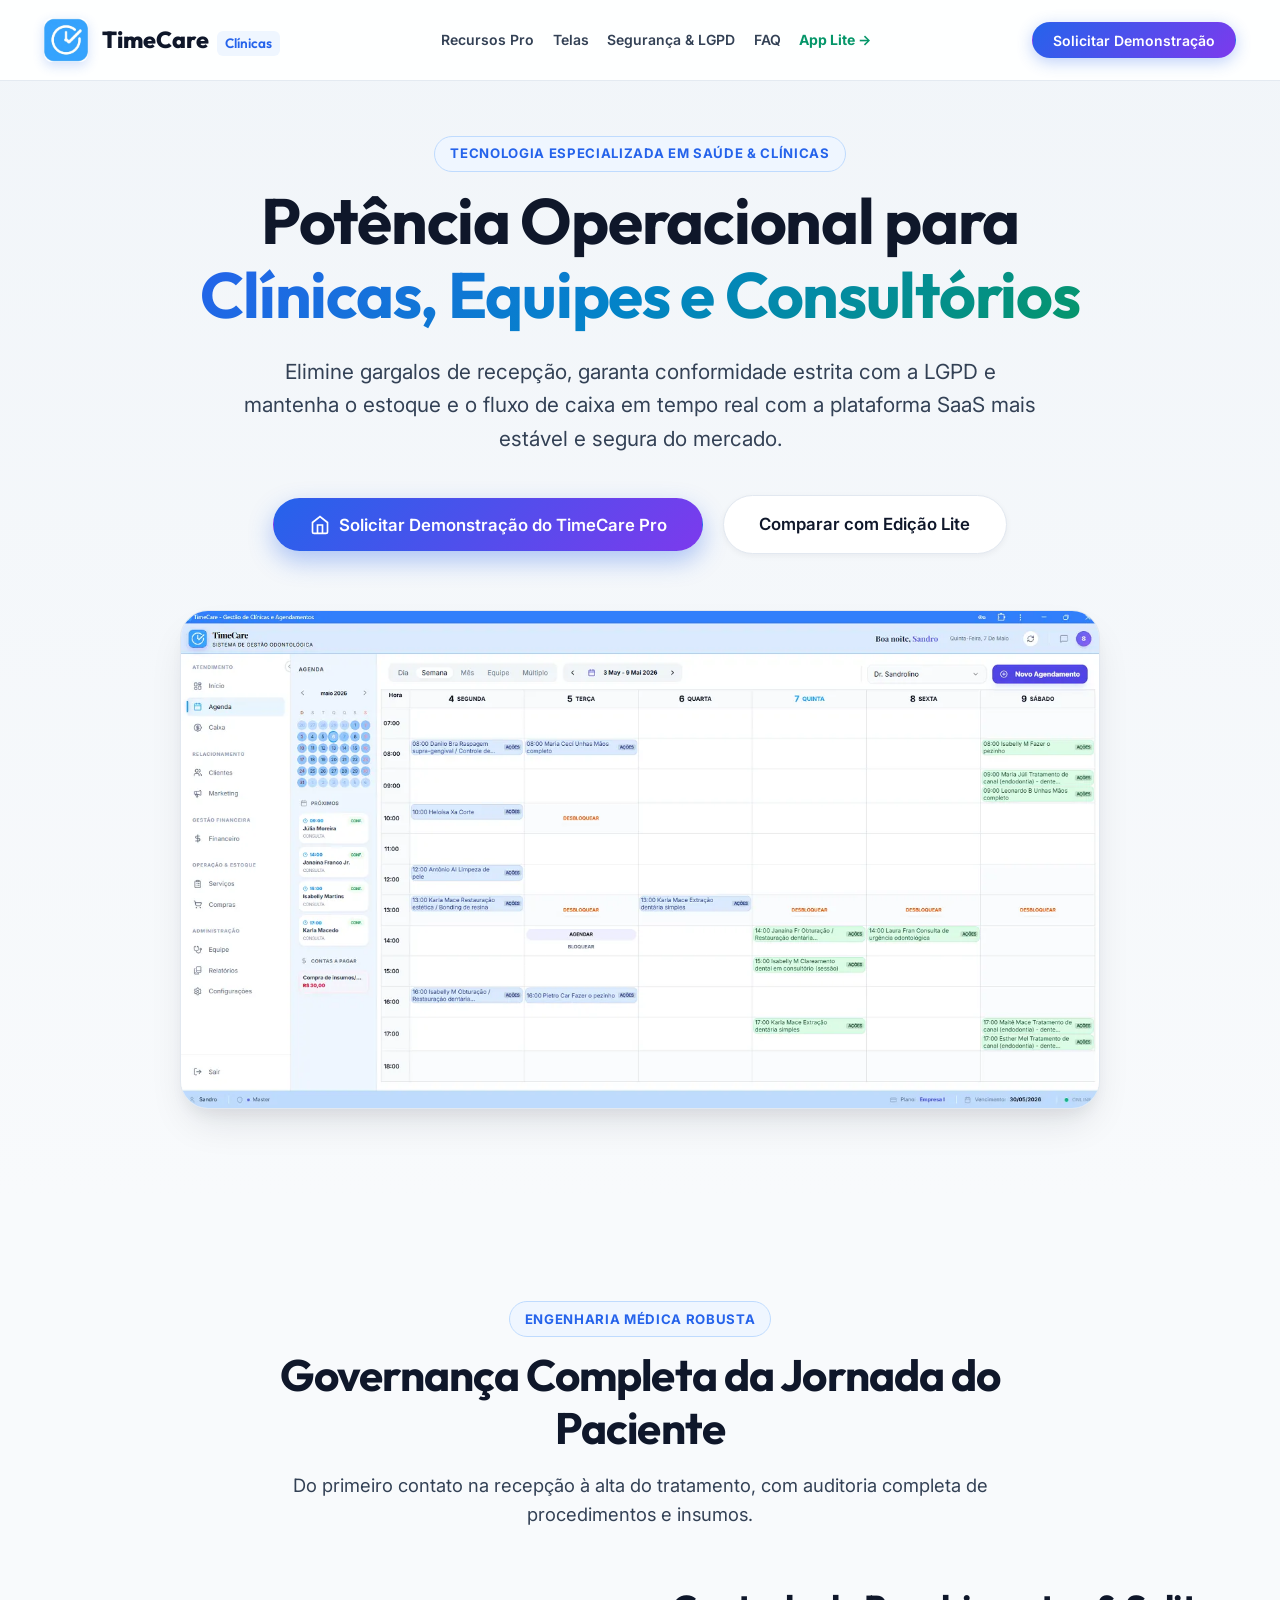
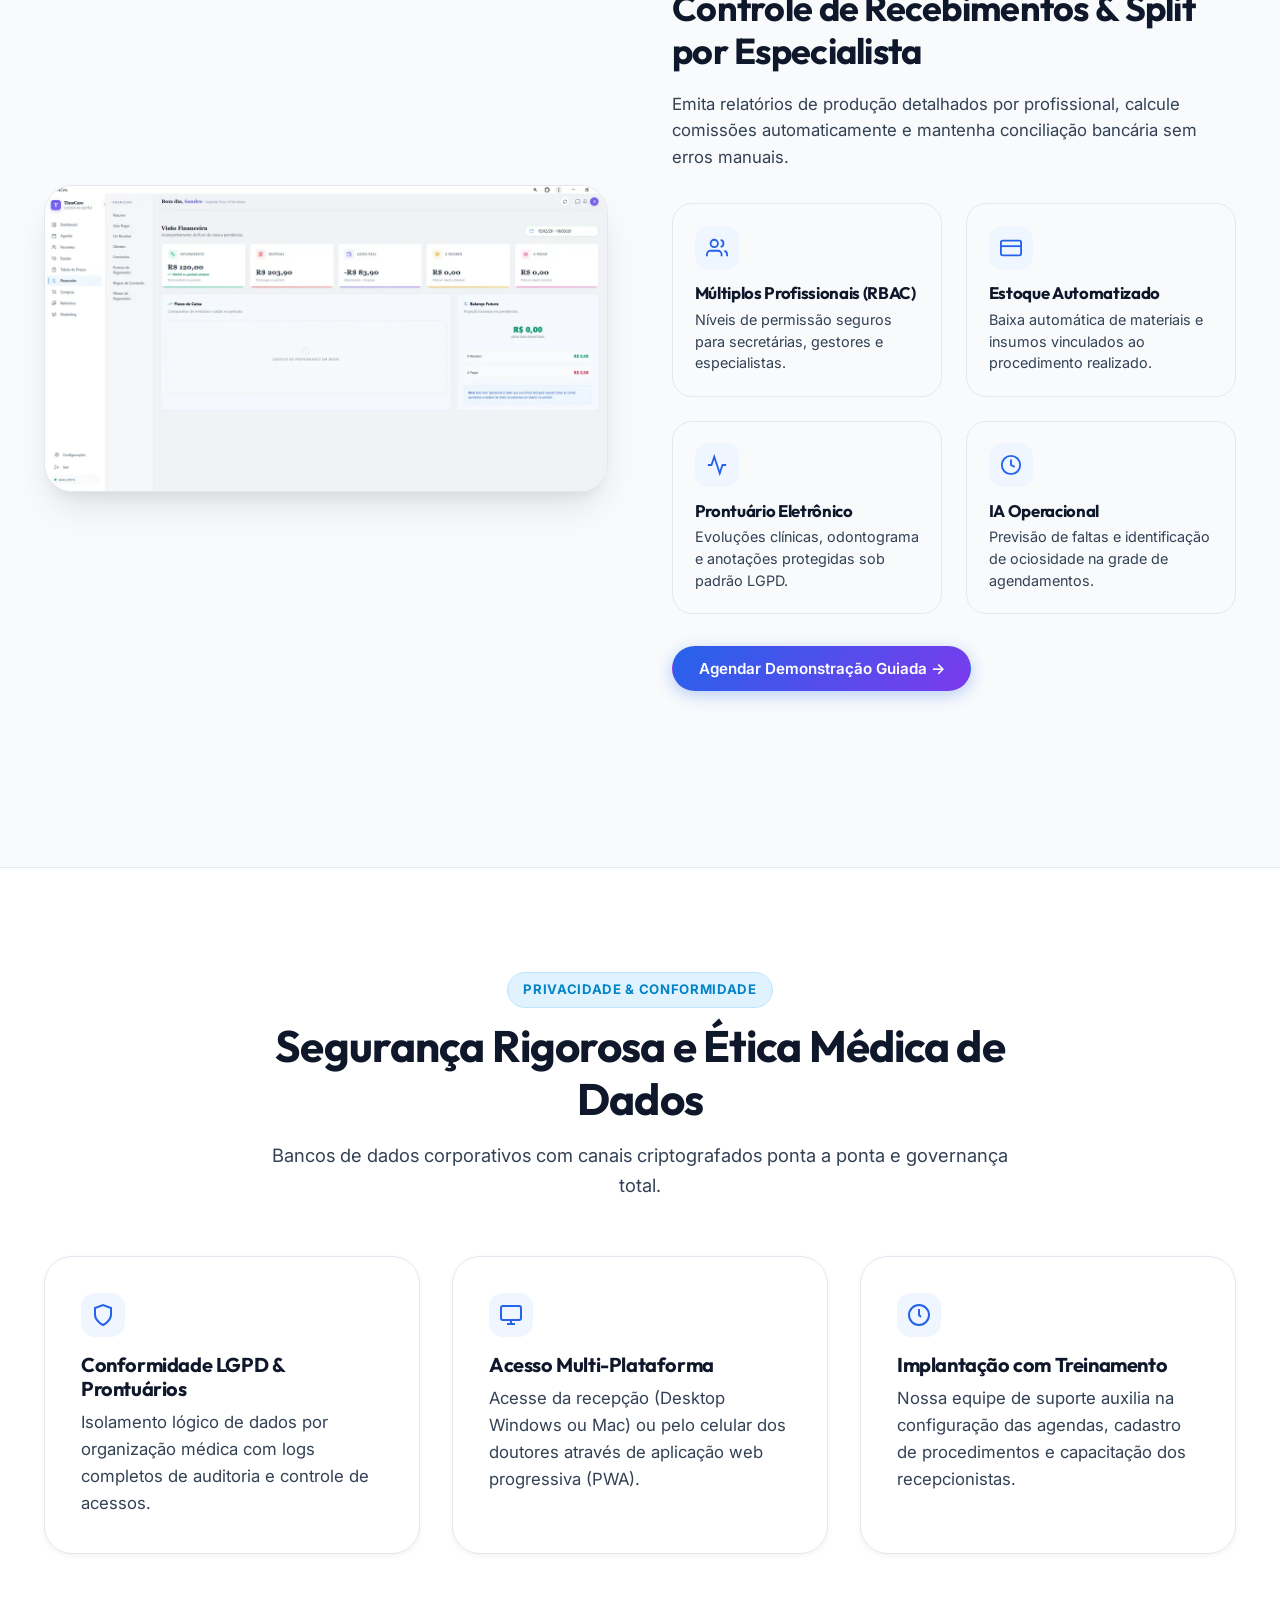
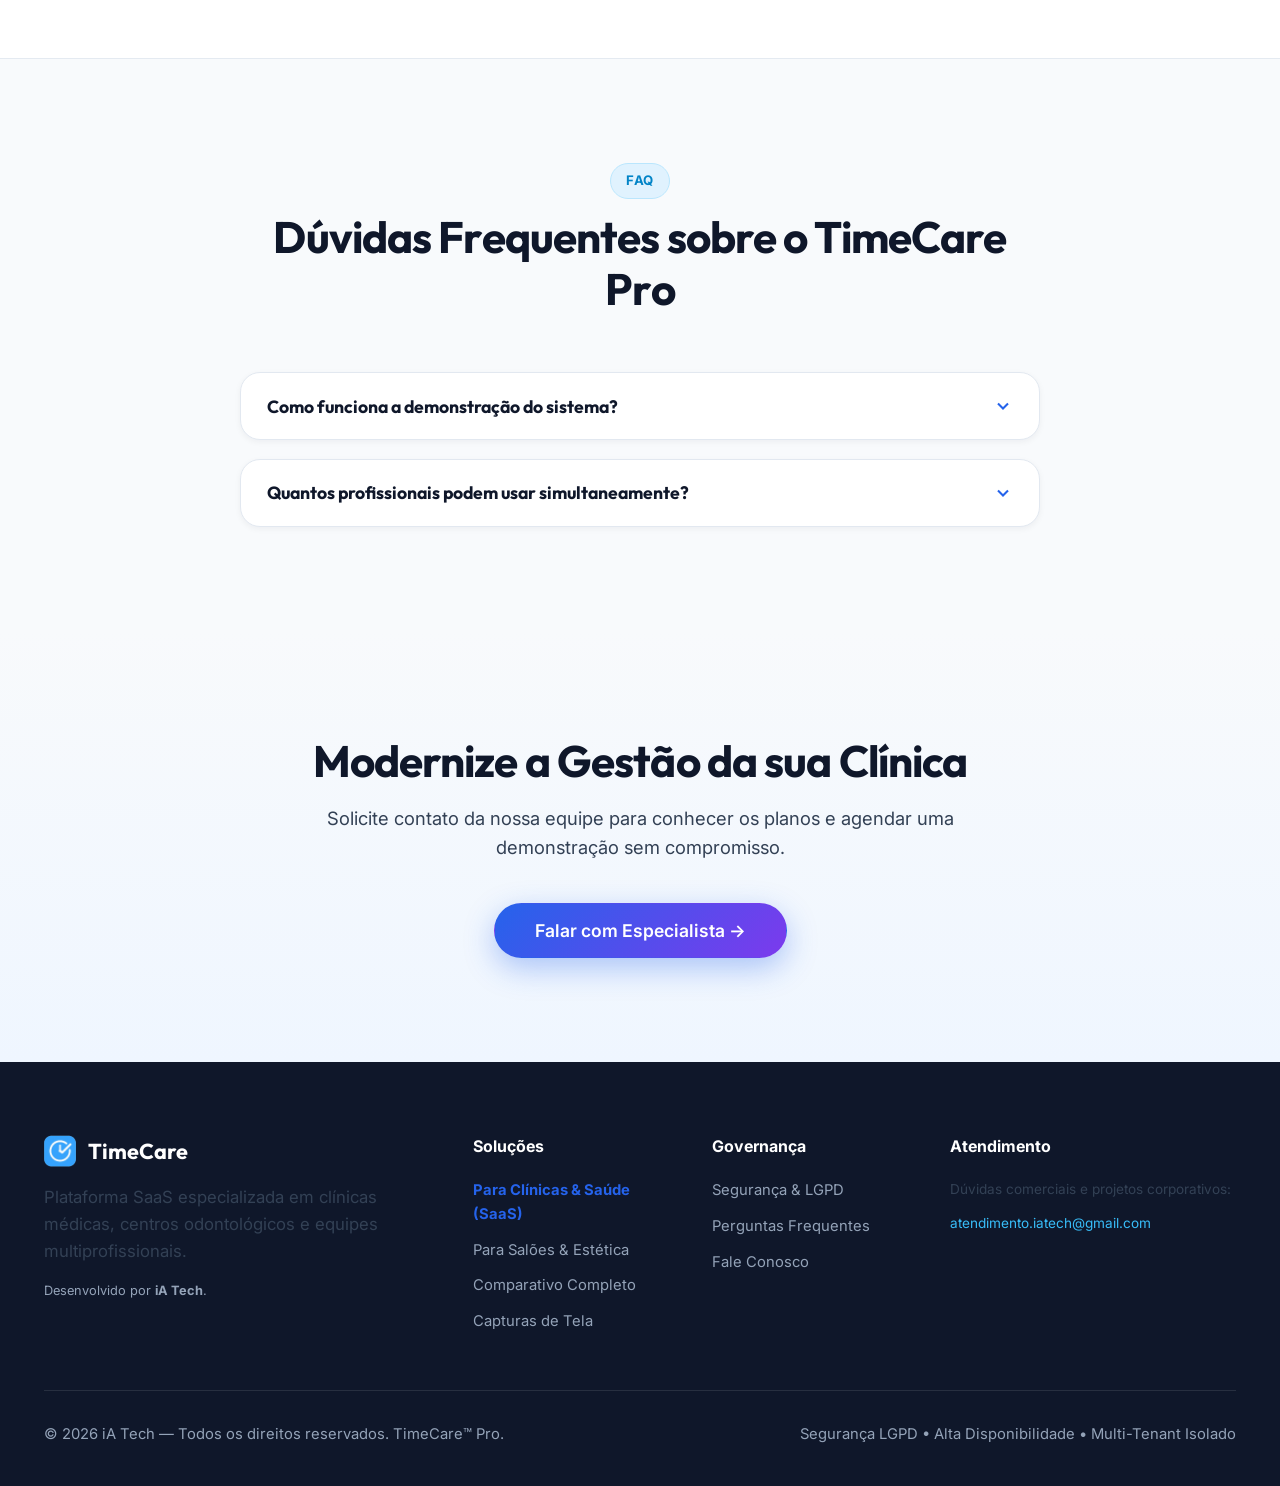
==== commit 16a724cd: "upgrade site" ====
--- a/clinica.html
+++ b/clinica.html
@@ -83,7 +83,7 @@
           <li><a href="#telas" class="nav-link">Telas</a></li>
           <li><a href="#seguranca" class="nav-link">Segurança & LGPD</a></li>
           <li><a href="#faq" class="nav-link">FAQ</a></li>
-          <li><a href="salao.html" class="nav-link" style="color: #059669; font-weight: 700;">Sou Salão de Beleza &rarr;</a></li>
+          <li><a href="lite.html" class="nav-link" style="color: #059669; font-weight: 700;">App Lite &rarr;</a></li>
         </ul>
       </nav>
 
--- a/styles/main.css
+++ b/styles/main.css
@@ -197,6 +197,7 @@
   align-items: center;
   justify-content: space-between;
   height: 80px;
+  gap: 1.25rem;
 }
 
 .navbar-brand {
@@ -207,6 +208,8 @@
   font-weight: 800;
   font-size: 1.45rem;
   color: var(--text-primary);
+  flex-shrink: 0;
+  white-space: nowrap;
 }
 
 .navbar-logo {
@@ -215,6 +218,7 @@
   border-radius: var(--radius-sm);
   box-shadow: 0 4px 12px rgba(37, 99, 235, 0.2);
   transition: transform var(--transition-fast);
+  flex-shrink: 0;
 }
 
 .navbar-brand:hover .navbar-logo {
@@ -225,15 +229,17 @@
   display: flex;
   align-items: center;
   list-style: none;
-  gap: 2.25rem;
+  gap: 1.15rem;
+  flex-shrink: 1;
 }
 
 .nav-link {
-  font-size: 0.95rem;
+  font-size: 0.875rem;
   font-weight: 600;
   color: var(--text-secondary);
   position: relative;
   padding: 0.5rem 0;
+  white-space: nowrap;
 }
 
 .nav-link:hover, .nav-link.active {
@@ -1387,7 +1393,19 @@
   }
 }
 
-@media (max-width: 768px) {
+@media (max-width: 1140px) {
+  .navbar-nav {
+    gap: 0.75rem;
+  }
+  .nav-link {
+    font-size: 0.825rem;
+  }
+  .navbar-brand {
+    font-size: 1.3rem;
+  }
+}
+
+@media (max-width: 992px) {
   .navbar-nav {
     display: none;
     position: absolute;
@@ -1413,7 +1431,9 @@
   .nav-actions {
     display: none;
   }
-
+}
+
+@media (max-width: 768px) {
   .hero-section {
     padding: 7.5rem 0 3.5rem 0;
   }
@@ -1937,3 +1957,536 @@
     padding: 1.5rem;
   }
 }
+
+/* ==========================================================================
+   TimeCare Lite - Dedicated Showcase, Video Mockup & Segment Styles
+   ========================================================================== */
+
+/* Hero Phone Video Mockup */
+.lite-hero-grid {
+  display: grid;
+  grid-template-columns: 1.15fr 0.85fr;
+  gap: 3.5rem;
+  align-items: center;
+  margin-top: 1.5rem;
+}
+
+@media (max-width: 992px) {
+  .lite-hero-grid {
+    grid-template-columns: 1fr;
+    text-align: center;
+    gap: 2.5rem;
+  }
+}
+
+.phone-mockup-wrapper {
+  position: relative;
+  display: flex;
+  justify-content: center;
+  align-items: center;
+  padding: 1rem 0;
+}
+
+.phone-mockup-frame {
+  position: relative;
+  width: 100%;
+  max-width: 320px;
+  aspect-ratio: 576 / 1328;
+  background: #090d16;
+  border-radius: 44px;
+  padding: 10px;
+  box-shadow: 0 25px 60px -12px rgba(5, 150, 105, 0.35), 0 0 0 1px rgba(255, 255, 255, 0.1), inset 0 0 0 2px #334155;
+  overflow: hidden;
+  display: flex;
+  flex-direction: column;
+}
+
+.phone-mockup-notch {
+  position: absolute;
+  top: 14px;
+  left: 50%;
+  transform: translateX(-50%);
+  width: 90px;
+  height: 18px;
+  background: #000000;
+  border-radius: 12px;
+  z-index: 10;
+  box-shadow: 0 1px 3px rgba(0, 0, 0, 0.5);
+}
+
+.phone-mockup-video {
+  width: 100%;
+  height: 100%;
+  object-fit: cover;
+  border-radius: 36px;
+  display: block;
+  background: #0f172a;
+}
+
+.floating-pill {
+  position: absolute;
+  background: rgba(255, 255, 255, 0.94);
+  backdrop-filter: blur(12px);
+  -webkit-backdrop-filter: blur(12px);
+  border: 1px solid #d1fae5;
+  box-shadow: 0 12px 28px -6px rgba(5, 150, 105, 0.2);
+  border-radius: var(--radius-full);
+  padding: 0.6rem 1.1rem;
+  font-size: 0.825rem;
+  font-weight: 700;
+  color: #065f46;
+  display: inline-flex;
+  align-items: center;
+  gap: 0.5rem;
+  z-index: 12;
+  animation: floatSubtle 4s ease-in-out infinite alternate;
+}
+
+.floating-pill-left {
+  top: 18%;
+  left: -25px;
+}
+
+.floating-pill-right {
+  bottom: 22%;
+  right: -25px;
+  animation-delay: 2s;
+}
+
+@keyframes floatSubtle {
+  0% { transform: translateY(0); }
+  100% { transform: translateY(-8px); }
+}
+
+@media (max-width: 640px) {
+  .floating-pill {
+    display: none;
+  }
+}
+
+/* Strategic Pillars 6-Grid */
+.pillars-grid {
+  display: grid;
+  grid-template-columns: repeat(auto-fit, minmax(320px, 1fr));
+  gap: 1.5rem;
+  margin-top: 2.5rem;
+}
+
+.pillar-card {
+  background: #ffffff;
+  border: 1px solid var(--border-card);
+  border-radius: var(--radius-lg);
+  padding: 2rem;
+  box-shadow: var(--shadow-sm);
+  transition: all var(--transition-normal);
+  display: flex;
+  flex-direction: column;
+  position: relative;
+  overflow: hidden;
+}
+
+.pillar-card::before {
+  content: '';
+  position: absolute;
+  top: 0;
+  left: 0;
+  width: 4px;
+  height: 100%;
+  background: var(--lite-gradient);
+  opacity: 0;
+  transition: opacity var(--transition-fast);
+}
+
+.pillar-card:hover {
+  transform: translateY(-4px);
+  box-shadow: var(--shadow-md);
+  border-color: #a7f3d0;
+}
+
+.pillar-card:hover::before {
+  opacity: 1;
+}
+
+.pillar-icon-wrap {
+  width: 52px;
+  height: 52px;
+  border-radius: 14px;
+  background: #ecfdf5;
+  color: #059669;
+  display: flex;
+  align-items: center;
+  justify-content: center;
+  margin-bottom: 1.25rem;
+}
+
+.pillar-card h3 {
+  font-size: 1.2rem;
+  font-weight: 700;
+  color: var(--text-primary);
+  margin-bottom: 0.6rem;
+}
+
+.pillar-card p {
+  font-size: 0.95rem;
+  color: var(--text-secondary);
+  line-height: 1.6;
+}
+
+/* 11 Segments Grid & Interactive Cards */
+.segments-showcase-box {
+  background: #ffffff;
+  border: 1px solid #d1fae5;
+  border-radius: var(--radius-xl);
+  padding: 2.5rem;
+  box-shadow: var(--shadow-md);
+  margin-top: 2.5rem;
+}
+
+.segments-grid {
+  display: grid;
+  grid-template-columns: repeat(auto-fill, minmax(280px, 1fr));
+  gap: 1.25rem;
+  margin-top: 2rem;
+}
+
+.segment-item-card {
+  background: #f8fafc;
+  border: 1px solid var(--border-card);
+  border-radius: var(--radius-md);
+  padding: 1.25rem;
+  transition: all var(--transition-fast);
+  display: flex;
+  flex-direction: column;
+}
+
+.segment-item-card:hover {
+  background: #ffffff;
+  border-color: #34d399;
+  box-shadow: 0 8px 20px -4px rgba(5, 150, 105, 0.15);
+  transform: translateY(-2px);
+}
+
+.segment-item-header {
+  display: flex;
+  align-items: center;
+  gap: 0.75rem;
+  margin-bottom: 0.6rem;
+}
+
+.segment-item-emoji {
+  font-size: 1.75rem;
+  line-height: 1;
+}
+
+.segment-item-title {
+  font-size: 1.05rem;
+  font-weight: 700;
+  color: var(--text-primary);
+}
+
+.segment-item-focus {
+  font-size: 0.85rem;
+  color: #059669;
+  font-weight: 600;
+  margin-bottom: 0.4rem;
+}
+
+.segment-item-seeds {
+  font-size: 0.825rem;
+  color: var(--text-muted);
+  line-height: 1.45;
+}
+
+/* Feature Showcase Deep-Dives */
+.feature-dive-grid {
+  display: grid;
+  grid-template-columns: 1fr 1fr;
+  gap: 3.5rem;
+  align-items: center;
+  margin: 4.5rem 0;
+}
+
+.feature-dive-grid.reverse {
+  direction: rtl;
+}
+
+.feature-dive-grid.reverse > * {
+  direction: ltr;
+}
+
+@media (max-width: 900px) {
+  .feature-dive-grid,
+  .feature-dive-grid.reverse {
+    grid-template-columns: 1fr;
+    gap: 2rem;
+  }
+}
+
+.dive-visual-wrap {
+  position: relative;
+  display: flex;
+  justify-content: center;
+}
+
+.dive-screenshot-frame {
+  max-width: 320px;
+  width: 100%;
+  border-radius: 28px;
+  overflow: hidden;
+  border: 6px solid #ffffff;
+  box-shadow: 0 20px 45px -10px rgba(15, 23, 42, 0.18), 0 0 0 1px #e2e8f0;
+  background: #ffffff;
+  transition: transform var(--transition-normal);
+}
+
+.dive-screenshot-frame:hover {
+  transform: scale(1.02);
+}
+
+.dive-screenshot-frame img {
+  width: 100%;
+  height: auto;
+  display: block;
+}
+
+.dive-multi-shots {
+  display: flex;
+  gap: 1rem;
+  justify-content: center;
+}
+
+.dive-multi-shots .dive-screenshot-frame {
+  max-width: 220px;
+}
+
+@media (max-width: 576px) {
+  .dive-multi-shots {
+    flex-direction: column;
+    align-items: center;
+  }
+  .dive-multi-shots .dive-screenshot-frame {
+    max-width: 280px;
+  }
+}
+
+.dive-content {
+  text-align: left;
+}
+
+.dive-tag {
+  display: inline-flex;
+  align-items: center;
+  gap: 0.4rem;
+  background: #ecfdf5;
+  color: #065f46;
+  border: 1px solid #a7f3d0;
+  font-size: 0.825rem;
+  font-weight: 700;
+  padding: 0.35rem 0.85rem;
+  border-radius: var(--radius-full);
+  margin-bottom: 1rem;
+}
+
+.dive-content h3 {
+  font-size: clamp(1.6rem, 2.8vw, 2.1rem);
+  font-weight: 800;
+  color: var(--text-primary);
+  margin-bottom: 1rem;
+  line-height: 1.25;
+}
+
+.dive-content p {
+  font-size: 1.05rem;
+  color: var(--text-secondary);
+  line-height: 1.65;
+  margin-bottom: 1.5rem;
+}
+
+.dive-features-list {
+  list-style: none;
+  display: flex;
+  flex-direction: column;
+  gap: 0.85rem;
+  margin-bottom: 1.75rem;
+}
+
+.dive-features-list li {
+  display: flex;
+  align-items: flex-start;
+  gap: 0.75rem;
+  font-size: 0.95rem;
+  color: var(--text-secondary);
+  line-height: 1.5;
+}
+
+.dive-features-list li svg {
+  flex-shrink: 0;
+  margin-top: 0.15rem;
+  color: #059669;
+}
+
+/* Pricing Grid */
+.pricing-grid {
+  display: grid;
+  grid-template-columns: repeat(auto-fit, minmax(310px, 1fr));
+  gap: 2rem;
+  max-width: 860px;
+  margin: 3rem auto 0 auto;
+}
+
+.pricing-card {
+  background: #ffffff;
+  border: 2px solid var(--border-card);
+  border-radius: var(--radius-xl);
+  padding: 2.5rem;
+  box-shadow: var(--shadow-sm);
+  position: relative;
+  display: flex;
+  flex-direction: column;
+  transition: all var(--transition-normal);
+}
+
+.pricing-card.featured {
+  border-color: #059669;
+  box-shadow: 0 20px 45px -10px rgba(5, 150, 105, 0.25);
+  background: linear-gradient(180deg, #ffffff 0%, #f0fdf4 100%);
+}
+
+.pricing-badge-popular {
+  position: absolute;
+  top: -14px;
+  left: 50%;
+  transform: translateX(-50%);
+  background: #059669;
+  color: #ffffff;
+  font-size: 0.75rem;
+  font-weight: 800;
+  text-transform: uppercase;
+  letter-spacing: 0.05em;
+  padding: 0.35rem 1rem;
+  border-radius: var(--radius-full);
+  box-shadow: 0 4px 10px rgba(5, 150, 105, 0.3);
+}
+
+.pricing-title {
+  font-size: 1.5rem;
+  font-weight: 800;
+  color: var(--text-primary);
+  margin-bottom: 0.5rem;
+}
+
+.pricing-subtitle {
+  font-size: 0.9rem;
+  color: var(--text-muted);
+  margin-bottom: 1.5rem;
+}
+
+.pricing-price-wrap {
+  display: flex;
+  align-items: baseline;
+  gap: 0.4rem;
+  margin-bottom: 1.5rem;
+  padding-bottom: 1.5rem;
+  border-bottom: 1px solid var(--border-card);
+}
+
+.pricing-price-currency {
+  font-size: 1.25rem;
+  font-weight: 700;
+  color: var(--text-primary);
+}
+
+.pricing-price-value {
+  font-size: 3rem;
+  font-weight: 800;
+  color: var(--text-primary);
+  line-height: 1;
+}
+
+.pricing-price-period {
+  font-size: 0.875rem;
+  color: var(--text-muted);
+}
+
+.pricing-features {
+  list-style: none;
+  display: flex;
+  flex-direction: column;
+  gap: 0.85rem;
+  margin-bottom: 2rem;
+  flex-grow: 1;
+}
+
+.pricing-features li {
+  display: flex;
+  align-items: center;
+  gap: 0.65rem;
+  font-size: 0.925rem;
+  color: var(--text-secondary);
+}
+
+.pricing-features li svg {
+  flex-shrink: 0;
+  color: #059669;
+}
+
+/* Full Gallery Responsive Tweaks */
+.gallery-grid-full {
+  display: grid;
+  grid-template-columns: repeat(auto-fill, minmax(220px, 1fr));
+  gap: 1.5rem;
+  margin-top: 2rem;
+}
+
+.gallery-grid-full .gallery-item {
+  cursor: pointer;
+  background: #ffffff;
+  border: 1px solid var(--border-card);
+  border-radius: var(--radius-md);
+  overflow: hidden;
+  box-shadow: var(--shadow-sm);
+  transition: all var(--transition-fast);
+  display: flex;
+  flex-direction: column;
+}
+
+.gallery-grid-full .gallery-item:hover {
+  transform: translateY(-4px);
+  box-shadow: var(--shadow-md);
+  border-color: #34d399;
+}
+
+.gallery-grid-full .gallery-thumb-wrap {
+  position: relative;
+  background: #f1f5f9;
+  aspect-ratio: 9 / 19.5;
+  overflow: hidden;
+}
+
+.gallery-grid-full .gallery-thumb-wrap img {
+  width: 100%;
+  height: 100%;
+  object-fit: cover;
+  display: block;
+}
+
+.gallery-grid-full .gallery-item-info {
+  padding: 0.85rem 1rem;
+}
+
+.gallery-grid-full .gallery-item-tag {
+  font-size: 0.725rem;
+  font-weight: 700;
+  text-transform: uppercase;
+  color: #059669;
+  letter-spacing: 0.04em;
+  margin-bottom: 0.25rem;
+}
+
+.gallery-grid-full .gallery-item-title {
+  font-size: 0.875rem;
+  font-weight: 600;
+  color: var(--text-primary);
+  line-height: 1.35;
+}
+
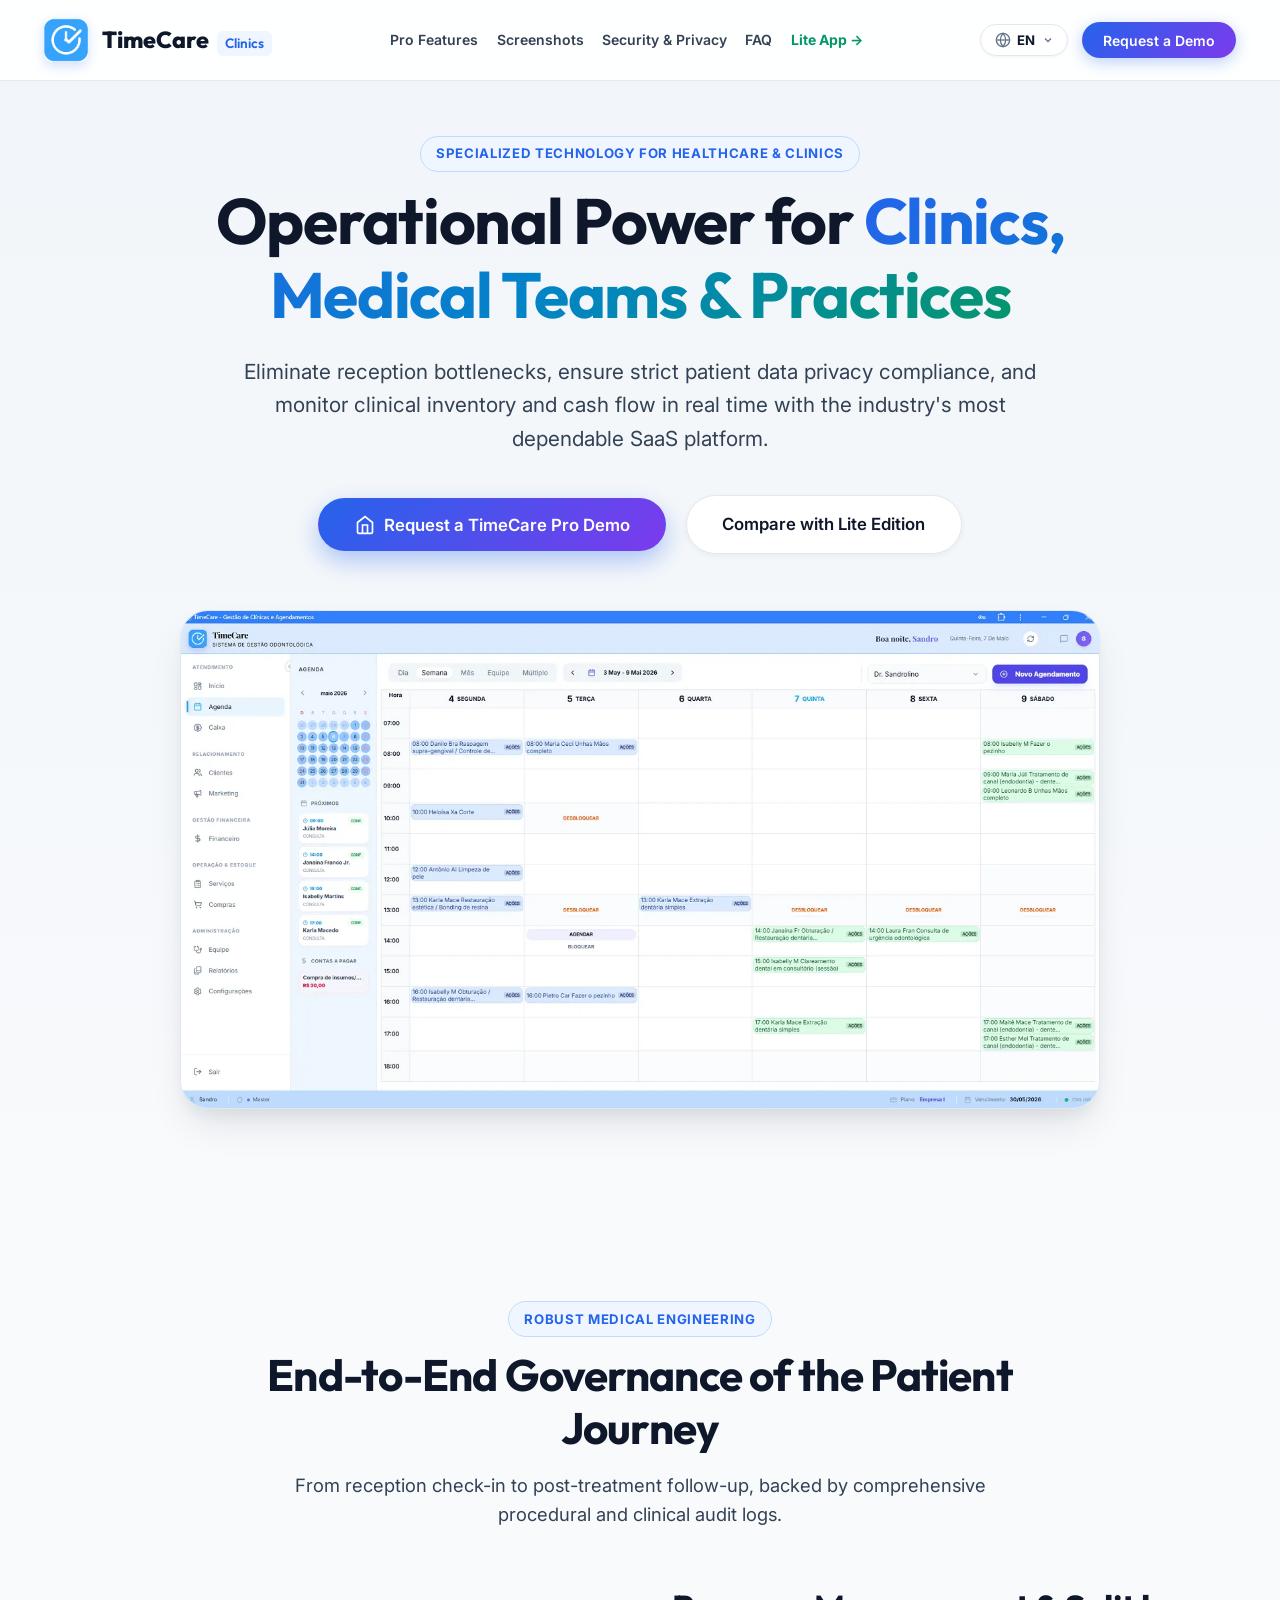
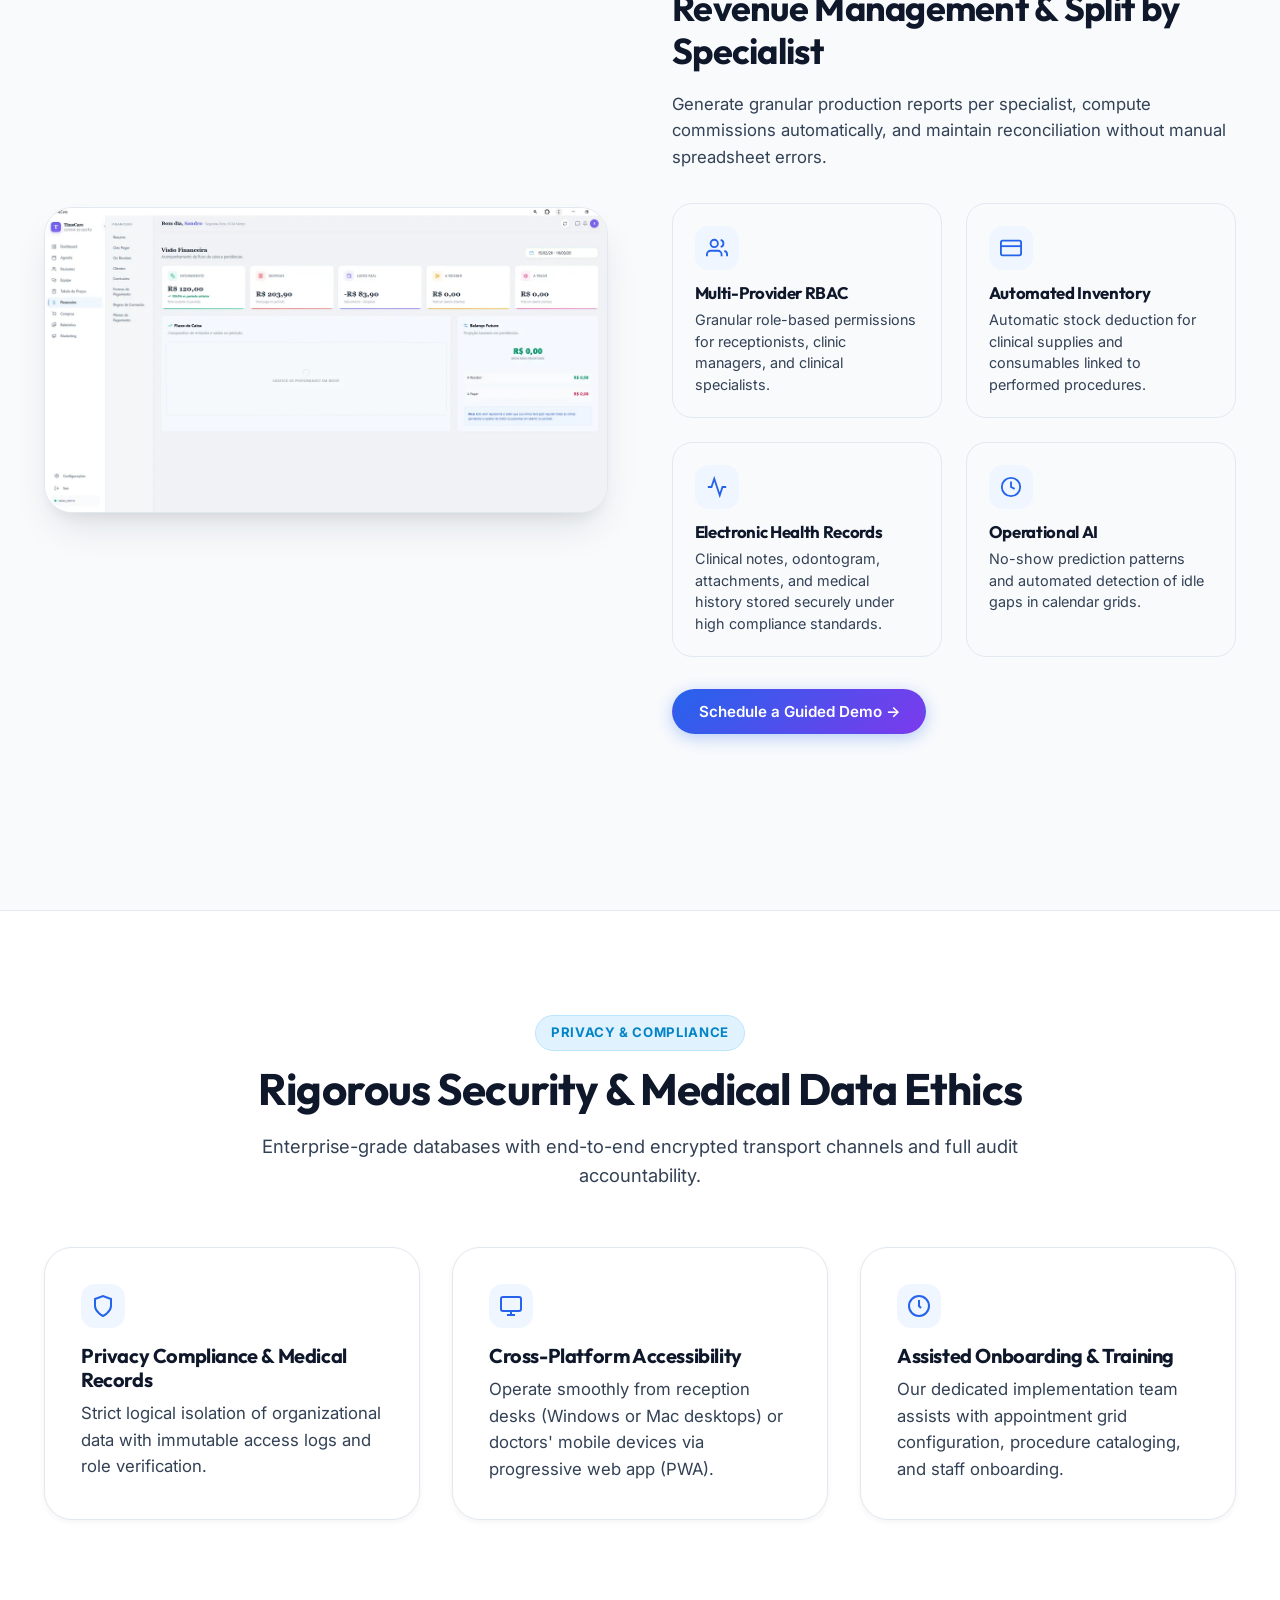
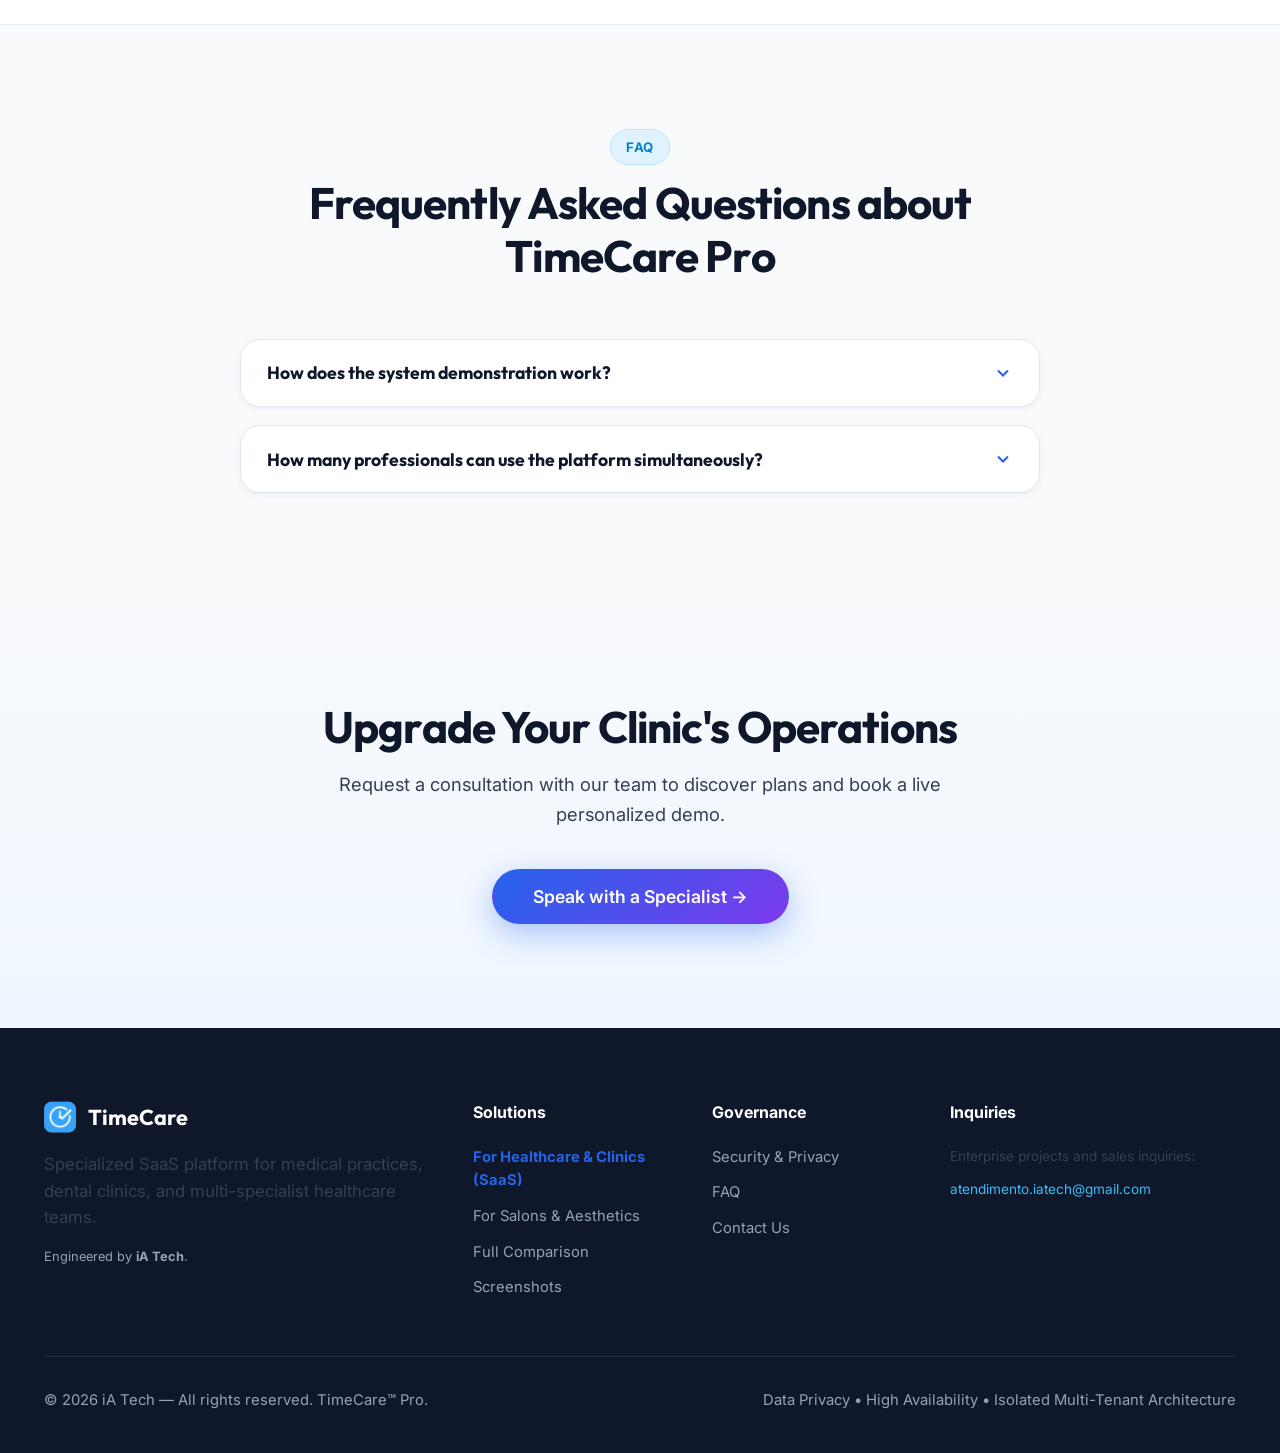
==== commit d1fb960d: "novos idiomas" ====
--- a/clinica.html
+++ b/clinica.html
@@ -15,6 +15,12 @@
   <meta name="author" content="iA Tech">
   <meta name="robots" content="index, follow">
   <link rel="canonical" href="https://timecare.com.br/clinica.html">
+
+  <!-- Hreflang Tags para SEO Multilíngue -->
+  <link rel="alternate" hreflang="pt-BR" href="https://timecare.com.br/clinica.html" />
+  <link rel="alternate" hreflang="en" href="https://timecare.com.br/en/clinica.html" />
+  <link rel="alternate" hreflang="es" href="https://timecare.com.br/es/clinica.html" />
+  <link rel="alternate" hreflang="x-default" href="https://timecare.com.br/clinica.html" />
 
   <!-- Open Graph / Facebook / WhatsApp -->
   <meta property="og:type" content="website">
@@ -88,6 +94,53 @@
       </nav>
 
       <div class="nav-actions">
+        <!-- Seletor de Idioma -->
+        <div class="lang-selector" id="lang-selector">
+          <button type="button" class="lang-btn" aria-label="Alterar idioma" aria-expanded="false">
+            <svg class="globe-icon" width="16" height="16" viewBox="0 0 24 24" fill="none" stroke="currentColor" stroke-width="2">
+              <circle cx="12" cy="12" r="10"></circle>
+              <line x1="2" y1="12" x2="22" y2="12"></line>
+              <path d="M12 2a15.3 15.3 0 0 1 4 10 15.3 15.3 0 0 1-4 10 15.3 15.3 0 0 1-4-10 15.3 15.3 0 0 1 4-10z"></path>
+            </svg>
+            <span>PT</span>
+            <svg class="chevron-icon" width="12" height="12" viewBox="0 0 24 24" fill="none" stroke="currentColor" stroke-width="2.5">
+              <polyline points="6 9 12 15 18 9"></polyline>
+            </svg>
+          </button>
+          <div class="lang-dropdown">
+            <a href="clinica.html" class="lang-item active" data-lang="pt">
+              <span class="lang-flag">🇧🇷</span>
+              <span>Português</span>
+              <span class="lang-tag">PT</span>
+            </a>
+            <a href="en/clinica.html" class="lang-item" data-lang="en">
+              <span class="lang-flag">🇺🇸</span>
+              <span>English</span>
+              <span class="lang-tag">EN</span>
+            </a>
+            <a href="es/clinica.html" class="lang-item" data-lang="es">
+              <span class="lang-flag">🇪🇸</span>
+              <span>Español</span>
+              <span class="lang-tag">ES</span>
+            </a>
+            <span class="lang-item" style="opacity: 0.5; cursor: default;">
+              <span class="lang-flag">🇫🇷</span>
+              <span>Français</span>
+              <span class="lang-tag">Breve</span>
+            </span>
+            <span class="lang-item" style="opacity: 0.5; cursor: default;">
+              <span class="lang-flag">🇩🇪</span>
+              <span>Deutsch</span>
+              <span class="lang-tag">Breve</span>
+            </span>
+            <span class="lang-item" style="opacity: 0.5; cursor: default;">
+              <span class="lang-flag">🇮🇹</span>
+              <span>Italiano</span>
+              <span class="lang-tag">Breve</span>
+            </span>
+          </div>
+        </div>
+
         <button type="button" class="btn btn-pro btn-sm btn-open-lead-modal">Solicitar Demonstração</button>
       </div>
 
--- a/styles/main.css
+++ b/styles/main.css
@@ -265,7 +265,111 @@
 .nav-actions {
   display: flex;
   align-items: center;
-  gap: 1rem;
+  gap: 0.85rem;
+}
+
+/* ==========================================================================
+   Language Selector Component
+   ========================================================================== */
+.lang-selector {
+  position: relative;
+  display: inline-flex;
+  align-items: center;
+}
+
+.lang-btn {
+  display: inline-flex;
+  align-items: center;
+  gap: 0.4rem;
+  background: #ffffff;
+  border: 1px solid var(--border-card);
+  border-radius: var(--radius-full);
+  padding: 0.42rem 0.85rem;
+  font-family: var(--font-sans);
+  font-size: 0.825rem;
+  font-weight: 700;
+  color: var(--text-primary);
+  cursor: pointer;
+  transition: all var(--transition-fast);
+  box-shadow: 0 1px 3px rgba(15, 23, 42, 0.05);
+  user-select: none;
+}
+
+.lang-btn:hover {
+  border-color: var(--primary-blue);
+  color: var(--primary-blue);
+  background: #f8fafc;
+}
+
+.lang-btn svg.globe-icon {
+  color: var(--text-muted);
+}
+
+.lang-btn svg.chevron-icon {
+  color: var(--text-muted);
+  transition: transform var(--transition-fast);
+}
+
+.lang-selector.open .lang-btn svg.chevron-icon {
+  transform: rotate(180deg);
+}
+
+.lang-dropdown {
+  position: absolute;
+  top: calc(100% + 8px);
+  right: 0;
+  background: #ffffff;
+  border: 1px solid var(--border-card);
+  border-radius: var(--radius-md);
+  box-shadow: var(--shadow-lg);
+  min-width: 175px;
+  padding: 0.35rem 0;
+  display: none;
+  flex-direction: column;
+  z-index: 1050;
+  backdrop-filter: blur(16px);
+}
+
+.lang-selector.open .lang-dropdown {
+  display: flex;
+}
+
+.lang-item {
+  display: flex;
+  align-items: center;
+  gap: 0.65rem;
+  padding: 0.55rem 0.95rem;
+  font-size: 0.85rem;
+  font-weight: 600;
+  color: var(--text-secondary);
+  text-decoration: none;
+  transition: all var(--transition-fast);
+}
+
+.lang-item:hover {
+  background: var(--bg-light-blue);
+  color: var(--primary-blue);
+}
+
+.lang-item.active {
+  color: var(--primary-blue);
+  font-weight: 800;
+  background: rgba(37, 99, 235, 0.06);
+}
+
+.lang-flag {
+  font-size: 1.05rem;
+  line-height: 1;
+}
+
+.lang-tag {
+  font-size: 0.72rem;
+  font-weight: 700;
+  background: #f1f5f9;
+  color: var(--text-muted);
+  padding: 0.1rem 0.35rem;
+  border-radius: 4px;
+  margin-left: auto;
 }
 
 .mobile-menu-toggle {
@@ -277,6 +381,7 @@
   border-radius: var(--radius-sm);
   cursor: pointer;
 }
+
 
 /* ==========================================================================
    Buttons & Badges
@@ -1429,6 +1534,12 @@
   }
 
   .nav-actions {
+    display: flex;
+    align-items: center;
+    gap: 0.5rem;
+  }
+
+  .nav-actions .btn-open-lead-modal {
     display: none;
   }
 }
